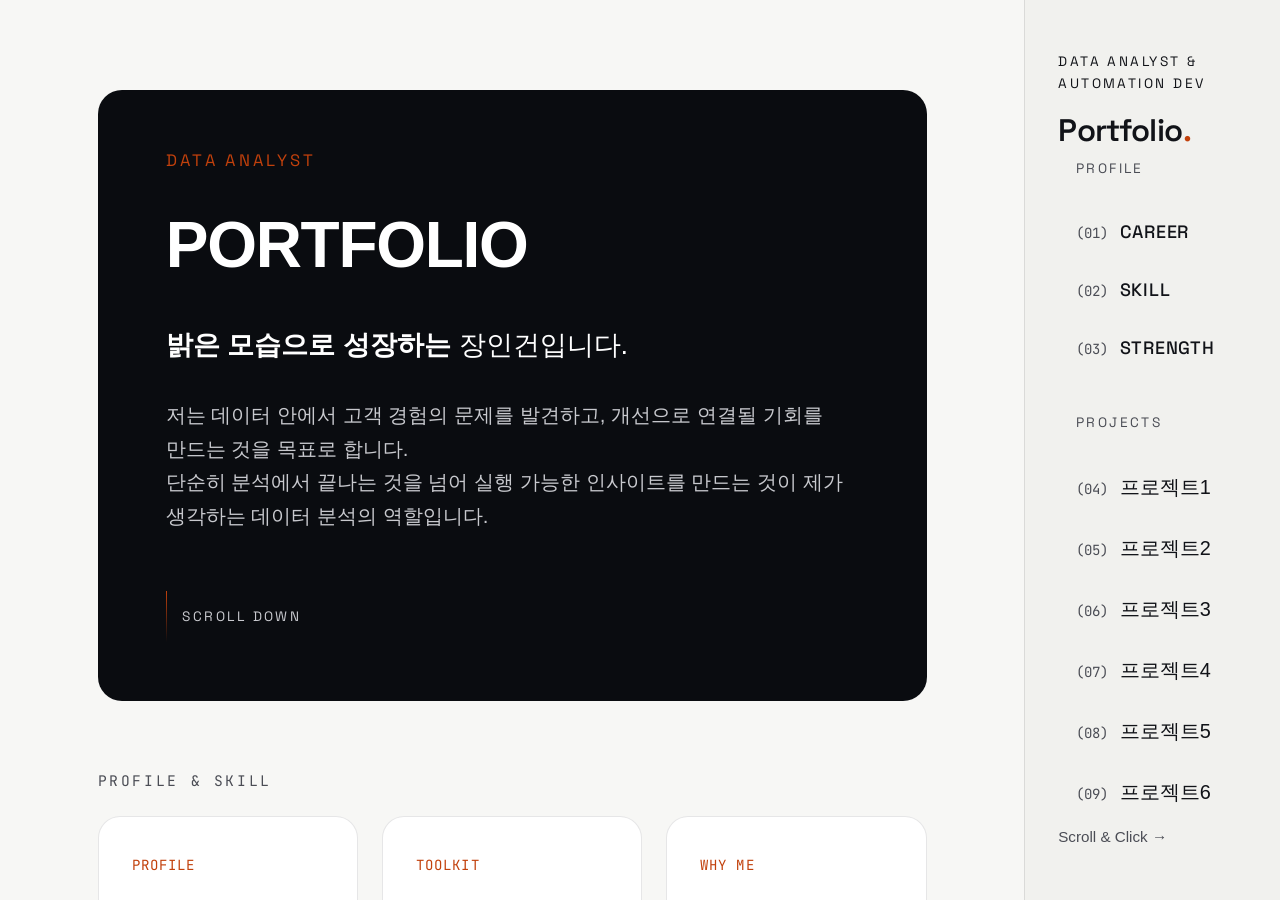
==== portfolio.html @ da7f0e74 "Rename 장인건_포트폴리오.html to portfolio.html" ====
<!DOCTYPE html>
<html lang="ko">
<head>
<meta charset="UTF-8">
<meta name="viewport" content="width=device-width, initial-scale=1.0">
<title>포트폴리오 | 데이터 분석가 & 업무 자동화 개발자</title>
<meta name="description" content="데이터 분석가 & 업무 자동화 개발자 포트폴리오 - Python, 생성형 AI API, 실무 자동화 파이프라인 소개">

<!-- Google Fonts -->
<link rel="preconnect" href="https://fonts.googleapis.com">
<link rel="preconnect" href="https://fonts.gstatic.com" crossorigin>
<link href="https://fonts.googleapis.com/css2?family=Space+Grotesk:wght@400;500;600;700&family=JetBrains+Mono:wght@400;500;600;700&display=swap" rel="stylesheet">
<!-- Pretendard (Korean editorial sans) -->
<link rel="stylesheet" as="style" crossorigin href="https://cdn.jsdelivr.net/gh/orioncactus/pretendard/dist/web/static/pretendard.css">

<style>
/* =========================================================
   Reset & base
========================================================= */
* {
  margin: 0;
  padding: 0;
  box-sizing: border-box;
}

:root {
  --bg: #f7f7f5;
  --bg-soft: #f1f1ee;
  --panel: #ececea;
  --card: #ffffff;
  --border: rgba(15, 17, 21, 0.1);
  --text: #111318;
  --text-dim: #4b4d55;
  --accent: #111318;
  --accent-soft: rgba(15, 17, 21, 0.06);
  --warn: #c2410c;
  --warn-soft: rgba(194, 65, 12, 0.08);
  --font-kr: "Pretendard Variable", Pretendard, -apple-system, sans-serif;
  --font-en: "Space Grotesk", sans-serif;
  --font-mono: "JetBrains Mono", "Space Grotesk", "Fira Code", monospace;

  /* dark editorial scope */
  --dark-bg: #0a0c10;
  --dark-panel: #15181f;
  --dark-border: rgba(255, 255, 255, 0.12);
  --dark-text: #f5f5f3;
  --dark-text-dim: rgba(245, 245, 243, 0.62);
  --ease-soft: cubic-bezier(0.16, 1, 0.3, 1);
}

html {
  font-size: 19.5px;
  scroll-behavior: auto;
}

body {
  background: var(--bg);
  color: var(--text);
  font-family: var(--font-kr);
  line-height: 1.6;
  overflow: hidden;
}

a {
  color: inherit;
  text-decoration: none;
}

ul {
  list-style: none;
}

img {
  max-width: 100%;
}

/* =========================================================
   App layout — left fixed sidebar (20%) / right scroll area (80%)
========================================================= */
.app {
  display: flex;
  flex-direction: row-reverse;
  width: 100vw;
  height: 100vh;
}

/* ---------- Sidebar (right rail) ---------- */
.sidebar {
  position: relative;
  flex: 0 0 20%;
  max-width: 20%;
  height: 100vh;
  background: var(--bg-soft);
  border-left: 1px solid var(--border);
  transition: opacity 0.5s ease, filter 0.5s ease;
}

.sidebar-inner {
  height: 100%;
  display: flex;
  flex-direction: column;
  justify-content: space-between;
  padding: 2.6rem 1.7rem;
}

.sidebar-eyebrow {
  font-family: var(--font-en);
  font-size: 0.7rem;
  letter-spacing: 0.18em;
  color: var(--accent);
  margin-bottom: 0.6rem;
}

.sidebar-logo {
  font-family: var(--font-en);
  font-size: 1.6rem;
  font-weight: 600;
  letter-spacing: -0.02em;
  cursor: pointer;
}

.sidebar-logo .dot {
  color: var(--warn);
}

.project-nav {
  position: relative;
  padding-left: 0.9rem;
}

.nav-caption {
  font-family: var(--font-en);
  font-size: 0.7rem;
  letter-spacing: 0.18em;
  color: var(--text-dim);
  margin-bottom: 1.2rem;
}

.nav-caption--projects {
  display: block;
  margin-top: 1.8rem;
}

.nav-item {
  position: relative;
}

.nav-item--meta .nav-title {
  font-family: var(--font-en);
  font-size: 0.92rem;
  letter-spacing: 0.04em;
}

.nav-link {
  display: flex;
  align-items: baseline;
  gap: 0.6rem;
  padding: 0.75rem 0;
  transform-origin: left center;
  will-change: transform, opacity, filter;
}

.nav-index {
  font-family: var(--font-mono);
  font-size: 0.72rem;
  color: var(--text-dim);
}

.nav-title {
  font-size: 1.02rem;
  font-weight: 500;
  color: var(--text);
  white-space: nowrap;
}

.nav-item.is-active .nav-title {
  color: var(--warn);
  font-weight: 700;
}

/* moving indicator bar */
.nav-indicator {
  position: absolute;
  left: -0.9rem;
  top: 0;
  width: 3px;
  height: 2.5rem;
  background: var(--warn);
  border-radius: 999px;
  opacity: 0;
  transition: transform 0.4s var(--ease-soft), height 0.4s var(--ease-soft), opacity 0.3s ease;
}

.sidebar-note {
  font-size: 0.78rem;
  color: var(--text-dim);
}

/* ---------- Main content stage (80%) ---------- */
.main-content {
  flex: 0 0 80%;
  max-width: 80%;
  height: 100vh;
  position: relative;
  overflow: hidden;
}

.stage-viewport {
  position: relative;
  width: 100%;
  height: 100%;
}

/* =========================================================
   Panels — slide-in stage transitions
========================================================= */
.panel {
  position: absolute;
  inset: 0;
  overflow-y: auto;
  overflow-x: hidden;
  padding: 4.6rem 5rem 7rem;
  scrollbar-width: thin;
  scrollbar-color: var(--border) transparent;
  opacity: 0;
  transform: translateX(40px);
  pointer-events: none;
  transition: opacity 0.6s var(--ease-soft), transform 0.6s var(--ease-soft);
}

.panel::-webkit-scrollbar {
  width: 6px;
}

.panel::-webkit-scrollbar-thumb {
  background: var(--border);
  border-radius: 4px;
}

.panel.is-active {
  opacity: 1;
  transform: translateX(0);
  pointer-events: auto;
  z-index: 2;
}

.panel.is-leaving {
  opacity: 0;
  transform: translateX(-24px);
  z-index: 1;
}

.panel-inner {
  max-width: 1080px;
  margin: 0 auto;
}

.section-tag {
  font-family: var(--font-mono);
  font-size: 0.75rem;
  font-weight: 600;
  letter-spacing: 0.08em;
  text-transform: uppercase;
  color: var(--warn);
  margin-bottom: 0.6rem;
}

.section-title {
  font-family: var(--font-en), var(--font-kr);
  font-size: 3.4rem;
  font-weight: 800;
  line-height: 1.05;
  letter-spacing: -0.03em;
  margin-bottom: 1.6rem;
}

/* ---------- Dark editorial scope: hero + skills ---------- */
#panel-home #hero,
#panel-skills {
  --bg: var(--dark-bg);
  --bg-soft: var(--dark-panel);
  --panel: var(--dark-panel);
  --card: var(--dark-panel);
  --border: var(--dark-border);
  --text: #ffffff;
  --text-dim: #c8c9ce;
  --accent: var(--dark-text);
  --accent-soft: rgba(245, 245, 243, 0.1);
  background: var(--bg);
  color: var(--text);
  padding: 3rem 3.5rem;
  border-radius: 24px;
  margin-bottom: 3.5rem;
}

/* ---------- Hero ---------- */
.hero {
  display: flex;
  flex-direction: column;
  justify-content: center;
}

.hero-flex {
  display: flex;
  align-items: center;
  justify-content: space-between;
  gap: 3.5rem;
}

.hero-content {
  flex: 1 1 auto;
  min-width: 0;
}

.hero-photo {
  flex: 0 0 auto;
  width: 15rem;
  aspect-ratio: 3 / 4;
  border-radius: 18px;
  overflow: hidden;
  background: var(--panel);
  border: 1px solid var(--border);
}

.hero-photo img {
  display: block;
  width: 100%;
  height: 100%;
  min-height: 200px;
  object-fit: cover;
}

.hero-eyebrow {
  font-family: var(--font-en);
  font-size: 0.85rem;
  letter-spacing: 0.2em;
  color: var(--warn);
  margin-bottom: 1.6rem;
}

.hero-title {
  display: flex;
  flex-direction: column;
  font-size: clamp(2.6rem, 5vw, 4.2rem);
  font-weight: 900;
  line-height: 1.22;
  letter-spacing: -0.02em;
  margin-bottom: 2rem;
}

.hero-tagline {
  font-size: 1.4rem;
  font-weight: 500;
  color: var(--text);
  margin-bottom: 1.6rem;
}

.hero-tagline strong {
  font-weight: 800;
}

.hero-desc {
  max-width: none;
  font-size: 1.05rem;
  color: var(--text-dim);
  margin-bottom: 3rem;
}

.hero-scroll-cue {
  display: flex;
  align-items: center;
  gap: 0.8rem;
}

.hero-scroll-cue span {
  width: 1px;
  height: 2.6rem;
  background: linear-gradient(var(--warn), transparent);
}

.hero-scroll-cue p {
  font-family: var(--font-en);
  font-size: 0.7rem;
  letter-spacing: 0.18em;
  color: var(--text-dim);
}

/* ---------- Home index grid ---------- */
.home-section-title {
  font-family: var(--font-mono);
  font-size: 0.75rem;
  letter-spacing: 0.18em;
  color: var(--text-dim);
  margin: 3.4rem 0 1.2rem;
  text-transform: uppercase;
}

.home-grid {
  display: grid;
  grid-template-columns: repeat(3, 1fr);
  gap: 1.2rem;
  margin-bottom: 1rem;
}

.home-card {
  display: block;
  padding: 1.9rem 1.7rem;
  background: var(--card);
  border-radius: 22px;
  border: 1px solid var(--border);
  transition: transform 0.35s var(--ease-soft), border-color 0.35s var(--ease-soft);
}

.home-card:hover {
  transform: translateY(-4px);
  border-color: var(--text);
}

.home-card-eyebrow {
  font-family: var(--font-mono);
  font-size: 0.72rem;
  letter-spacing: 0.08em;
  text-transform: uppercase;
  color: var(--warn);
  margin-bottom: 0.5rem;
  display: block;
}

.home-card-title {
  font-family: var(--font-en), var(--font-kr);
  font-size: 1.7rem;
  font-weight: 800;
  letter-spacing: -0.02em;
}

.home-project-grid {
  display: grid;
  grid-template-columns: repeat(2, 1fr);
  gap: 1.2rem;
}

.home-project-card {
  display: block;
  padding: 2rem 1.8rem;
  background: var(--card);
  border-radius: 22px;
  border: 1px solid var(--border);
  transition: transform 0.35s var(--ease-soft), border-color 0.35s var(--ease-soft);
}

.home-project-card:hover {
  transform: translateY(-4px);
  border-color: var(--text);
}

.home-project-num {
  font-family: var(--font-mono);
  font-size: 0.78rem;
  color: var(--warn);
  margin-bottom: 0.6rem;
  display: block;
}

.home-project-title {
  font-family: var(--font-en), var(--font-kr);
  font-size: 1.35rem;
  font-weight: 800;
  margin-bottom: 0.4rem;
}

.home-project-sub {
  font-size: 0.88rem;
  color: var(--text-dim);
  line-height: 1.55;
}

/* ---------- About / Career ---------- */
.about-text {
  max-width: none;
  font-size: 1.15rem;
  color: var(--text-dim);
  margin-bottom: 3rem;
}

.about-text strong {
  color: var(--text);
  font-weight: 700;
}

.about-cards {
  display: grid;
  grid-template-columns: repeat(2, 1fr);
  gap: 1.2rem;
}

.about-card,
.skill-chip,
.project-panel,
.competency-card {
  border: 1px solid var(--border);
  border-radius: 18px;
  background: var(--card);
  transition: border-color 0.2s ease, transform 0.25s ease;
}

.about-card:hover,
.competency-card:hover {
  border-color: var(--text);
  transform: translateY(-2px);
}

.about-card {
  padding: 1.6rem;
}

.about-card-num {
  font-family: var(--font-en);
  font-size: 0.75rem;
  color: var(--warn);
}

.about-card h4 {
  font-size: 1rem;
  margin: 0.7rem 0 0.4rem;
}

.about-card p {
  font-size: 0.9rem;
  color: var(--text-dim);
}

/* compact resume-style grouping */
.resume-block {
  margin-top: 2.4rem;
  padding-top: 1.8rem;
  border-top: 1px solid var(--border);
}

.resume-subgroup {
  font-family: var(--font-mono);
  font-size: 0.78rem;
  letter-spacing: 0.08em;
  color: var(--text-dim);
  margin: 1.2rem 0 0.6rem;
}

.resume-subgroup:first-child {
  margin-top: 0;
}

.timeline-list {
  display: flex;
  flex-direction: column;
  gap: 0.65rem;
}

.timeline-row {
  display: flex;
  align-items: baseline;
  gap: 0.75rem;
  font-size: 0.98rem;
}

.timeline-row .t-label {
  color: var(--text);
  flex: 0 1 auto;
}

.timeline-row .t-fill {
  flex: 1 1 auto;
  min-width: 1rem;
  border-bottom: 1px dotted var(--border);
  margin-bottom: 0.35em;
}

.timeline-row .t-date {
  flex: 0 0 auto;
  color: var(--text-dim);
  font-size: 0.82rem;
  font-family: var(--font-en);
  white-space: nowrap;
}

/* ---------- Skill ---------- */
.skills-desc {
  color: var(--text-dim);
  margin-bottom: 2.4rem;
  max-width: 34rem;
}

.competency-grid {
  display: grid;
  grid-template-columns: repeat(2, 1fr);
  gap: 1.2rem;
}

.competency-grid--3col {
  grid-template-columns: repeat(3, 1fr);
}

.competency-card {
  padding: 1.6rem;
}

.competency-card h4 {
  font-size: 1.05rem;
  margin: 0.7rem 0 0.5rem;
}

.competency-card p {
  font-size: 0.92rem;
  color: var(--text-dim);
  line-height: 1.6;
}

.skill-subheading {
  font-size: 0.9rem;
  font-weight: 700;
  color: var(--text);
  margin: 2.4rem 0 1.2rem;
  font-family: var(--font-mono);
  text-transform: uppercase;
}

.strength-grid {
  display: grid;
  grid-template-columns: repeat(3, 1fr);
  gap: 2rem;
  margin-top: 1rem;
}

.strength-card {
  display: flex;
  flex-direction: column;
}

.strength-photo {
  position: relative;
  aspect-ratio: 4 / 3;
  border-radius: 18px;
  overflow: hidden;
  background: var(--panel);
  border: 1px solid var(--border);
  margin-bottom: 1.8rem;
}

.strength-photo img {
  display: block;
  width: 100%;
  height: 100%;
  min-height: 160px;
  object-fit: cover;
}

.strength-tag {
  position: absolute;
  left: 50%;
  bottom: -1rem;
  transform: translateX(-50%);
  background: transparent;
  border: none;
  padding: 0.2rem 0;
  font-size: 0.85rem;
  font-weight: 700;
  font-family: var(--font-mono);
  color: var(--text);
  white-space: nowrap;
}

.strength-desc {
  font-size: 0.95rem;
  color: var(--text);
  line-height: 1.65;
}

/* ---------- Project sections Header ---------- */
.project-header-wrap {
  display: flex;
  flex-direction: column;
  align-items: flex-start;
  gap: 0.2rem;
  margin-bottom: 1.8rem;
}

.project-header-wrap .section-tag {
  margin-bottom: 0.15rem;
}

.index-row {
  display: flex;
  align-items: baseline;
  gap: 2rem;
  border-top: 1px solid var(--border);
  border-bottom: 1px solid var(--border);
  padding: 2rem 0;
  margin-bottom: 0;
  cursor: default;
}

.index-num {
  flex: 0 0 auto;
  font-family: var(--font-mono);
  font-size: 0.85rem;
  font-weight: 600;
  color: var(--text-dim);
}

.index-title {
  font-size: clamp(2.8rem, 5.5vw, 4.8rem);
  font-weight: 800;
  letter-spacing: -0.03em;
  line-height: 1;
  margin-bottom: 0;
}

.project-left .index-title {
  font-size: clamp(2rem, 2.6vw, 2.8rem);
}

.project-subtitle {
  font-size: 1.4rem;
  font-weight: 600;
  letter-spacing: -0.01em;
  color: var(--text);
  margin-top: 0.3rem;
  line-height: 1.45;
}

.project-desc {
  font-size: 1.05rem;
  color: var(--text);
  margin-bottom: 1.6rem;
}

.project-tags {
  display: flex;
  flex-wrap: wrap;
  gap: 0.6rem;
  margin-bottom: 2rem;
}

.project-tags li {
  font-size: 0.75rem;
  font-weight: 600;
  letter-spacing: 0.08em;
  text-transform: uppercase;
  padding: 0.4rem 0.9rem;
  border: 1px solid var(--border);
  border-radius: 999px;
  color: var(--text-dim);
  font-family: var(--font-mono);
  background: var(--card);
}

.project-panel {
  max-width: 38rem;
  padding: 1.4rem 1.6rem;
}

.panel-row {
  display: flex;
  justify-content: space-between;
  gap: 1rem;
  padding: 0.7rem 0;
  font-size: 0.92rem;
}

.panel-row + .panel-row {
  border-top: 1px solid var(--border);
}

.panel-row span:first-child {
  flex: 0 0 auto;
  white-space: nowrap;
  color: var(--text-dim);
  font-family: var(--font-mono);
  font-size: 0.75rem;
  font-weight: 600;
  letter-spacing: 0.08em;
  text-transform: uppercase;
}

.project-cta {
  display: inline-flex;
  align-items: center;
  gap: 0.4rem;
  margin-bottom: 2rem;
  padding: 0.7rem 1.3rem;
  border-radius: 999px;
  background: var(--text);
  color: var(--bg);
  font-size: 0.88rem;
  font-weight: 600;
  transition: opacity 0.25s ease;
}

.project-cta:hover {
  opacity: 0.85;
}

/* ---------- Project case study ---------- */
.case-block {
  margin-top: 4.5rem;
  padding-top: 3.5rem;
  border-top: 1px solid var(--border);
  max-width: none;
}

.case-block--wide {
  max-width: none;
}

.case-label {
  font-size: 1.5rem;
  font-weight: 700;
  color: var(--text);
  margin-bottom: 1.1rem;
}

.case-text {
  color: var(--text);
  font-size: 1.08rem;
  margin-bottom: 1.1rem;
}

.case-text,
.project-desc,
.hero-desc,
.feature-item > p,
.problem-card p,
.insight-quote p,
.strength-desc {
  max-width: 48rem;            /* 글 줄이 너무 넓게 퍼지지 않도록 폭 제한 (약 930px) */
  word-break: keep-all;        /* 한국어 단어 중간이 잘리지 않고 어절(단어) 단위로 줄바꿈 */
  overflow-wrap: break-word;   /* 아주 긴 영문이나 기호가 화면 밖으로 삐져나가는 것 방지 */
  line-height: 1.65;           /* 줄 간격을 여유롭게 잡아 읽는 호흡 개선 */
}

.case-text:last-child {
  margin-bottom: 0;
}

.case-list {
  display: flex;
  flex-direction: column;
  gap: 0.7rem;
}

.case-list li {
  position: relative;
  padding-left: 1.2rem;
  color: var(--text);
  font-size: 1.05rem;
  line-height: 1.6;
}

.case-list li::before {
  content: "";
  position: absolute;
  left: 0;
  top: 0.6em;
  width: 5px;
  height: 5px;
  border-radius: 50%;
  background: var(--warn);
}

.highlight-list {
  display: flex;
  flex-direction: column;
  gap: 1rem;
}

.highlight-list li {
  list-style: none;
  padding: 1rem 1.2rem;
  border: 1px solid var(--border);
  border-radius: 14px;
  background: var(--card);
  font-size: 0.98rem;
  color: var(--text);
  font-weight: 500;
  line-height: 1.5;
}

.flow-diagram {
  display: flex;
  align-items: stretch;
  flex-wrap: wrap;
  gap: 0.7rem;
  margin-top: 1.5rem;
}

.flow-step {
  flex: 1 1 160px;
  display: flex;
  flex-direction: column;
  gap: 0.35rem;
  padding: 1.1rem 1.2rem;
  background: var(--card);
  border: 1px solid var(--border);
  border-radius: 14px;
}

.flow-step--accent {
  border-color: var(--warn);
}

.flow-step-title {
  font-size: 0.95rem;
  font-weight: 700;
}

.flow-step-desc {
  font-size: 0.82rem;
  color: var(--text-dim);
  line-height: 1.5;
}

.flow-arrow {
  display: flex;
  align-items: center;
  justify-content: center;
  flex: 0 0 auto;
  color: var(--text-dim);
  font-size: 1.2rem;
}

.feature-item {
  margin-bottom: 3rem;
}

.feature-item:last-child {
  margin-bottom: 0;
}

.feature-item h5 {
  font-size: 1.15rem;
  font-weight: 700;
  margin-bottom: 0.5rem;
}

.feature-item > p {
  max-width: none;
  color: var(--text);
  font-size: 1.05rem;
  margin-bottom: 1.2rem;
}

.case-figure {
  max-width: var(--fig-width, none);
  border: 1px solid var(--border);
  border-radius: 18px;
  overflow: hidden;
  background: var(--card);
}

.case-figure img {
  display: block;
  width: 100%;
  height: auto;
  min-height: 200px;
  background: var(--border);
  object-fit: cover;
}

.case-figure figcaption {
  padding: 0.7rem 1rem;
  font-size: 0.82rem;
  color: var(--text-dim);
  border-top: 1px solid var(--border);
}

.figure-pair {
  display: flex;
  align-items: flex-end;
  flex-wrap: wrap;
  gap: 1rem;
}

/* =========================================================
   Forest plot & Dumbbell chart
========================================================= */
.chart-forest {
  max-width: 88%;
  margin-left: auto;
  margin-right: auto;
  padding: 1.2rem 1.4rem 1rem;
  background: var(--card);
  border: 1px solid var(--border);
  border-radius: 18px;
  margin-bottom: 1rem;
}

.chart-forest-svg {
  display: block;
  width: 100%;
  height: auto;
  overflow: visible;
}

.chart-forest-svg text {
  font-family: var(--font-en), var(--font-kr);
  fill: var(--text-dim);
  font-size: 12px;
}

.chart-forest-age {
  font-family: var(--font-kr);
  font-weight: 700;
  fill: var(--text);
  font-size: 13px;
}

.chart-forest-sex {
  font-family: var(--font-kr);
  fill: var(--text-dim);
  font-size: 12px;
}

.chart-forest-val {
  font-family: var(--font-mono);
  font-variant-numeric: tabular-nums;
  fill: var(--text);
  font-weight: 600;
}

.chart-forest-sig {
  font-family: var(--font-mono);
  fill: var(--text-dim);
  font-size: 11px;
}

.chart-forest-tick {
  font-family: var(--font-mono);
  font-variant-numeric: tabular-nums;
  fill: var(--text-dim);
  font-size: 11px;
  text-anchor: middle;
}

.chart-forest-row circle {
  transition: r 0.15s ease;
}

.chart-forest-row:hover .chart-forest-hit,
.chart-forest-row:focus .chart-forest-hit {
  fill: rgba(15, 17, 21, 0.045);
}

.chart-forest-row:hover circle,
.chart-forest-row:focus circle {
  r: 6.5;
}

.chart-forest-row:focus {
  outline: none;
}

.chart-forest-row:focus-visible .chart-forest-hit {
  fill: var(--accent-soft);
}

.chart-forest-hint {
  margin-top: 0.7rem;
  font-size: 0.78rem;
  color: var(--text-dim);
  font-style: italic;
}

.forest-tooltip {
  position: fixed;
  top: 0;
  left: 0;
  z-index: 200;
  width: 17rem;
  max-width: calc(100vw - 2.4rem);
  padding: 0.85rem 1rem;
  border-radius: 14px;
  background: var(--card);
  border: 1px solid var(--border);
  border-left: 4px solid var(--text-dim);
  box-shadow: 0 16px 32px rgba(0, 0, 0, 0.12);
  opacity: 0;
  visibility: hidden;
  pointer-events: none;
  transform: translateY(4px);
  transition: opacity 0.12s ease, transform 0.12s ease;
}

.forest-tooltip.is-visible {
  opacity: 1;
  visibility: visible;
  transform: translateY(0);
}

.forest-tooltip[data-tier="A"] {
  border-left-color: var(--text);
}

.forest-tooltip[data-tier="C"] {
  border-left-color: var(--warn);
}

.ft-head {
  display: flex;
  align-items: center;
  gap: 0.5rem;
  margin-bottom: 0.35rem;
}

.ft-tier {
  flex: 0 0 auto;
  font-size: 0.68rem;
  font-weight: 700;
  padding: 0.16rem 0.55rem;
  border-radius: 999px;
  color: #fff;
  background: var(--text-dim);
}

.forest-tooltip[data-tier="A"] .ft-tier {
  background: var(--text);
}

.forest-tooltip[data-tier="C"] .ft-tier {
  background: var(--warn);
}

.ft-name {
  font-weight: 700;
  font-size: 0.92rem;
}

.ft-stat {
  font-family: var(--font-mono);
  font-size: 0.75rem;
  color: var(--text-dim);
  font-variant-numeric: tabular-nums;
  margin-bottom: 0.35rem;
}

.ft-text {
  font-size: 0.86rem;
  color: var(--text);
  line-height: 1.55;
}

.chart-forest-legend {
  display: flex;
  flex-wrap: wrap;
  gap: 1.2rem;
  margin-top: 1rem;
  padding-top: 1rem;
  border-top: 1px solid var(--border);
  font-size: 0.85rem;
  color: var(--text-dim);
}

.legend-item {
  display: inline-flex;
  align-items: center;
  gap: 0.45rem;
}

.legend-dot {
  display: inline-block;
  width: 9px;
  height: 9px;
  border-radius: 50%;
  background: var(--text);
}

.legend-dot--warn {
  background: var(--warn);
}

.chart-table-toggle {
  margin-top: 0.8rem;
}

.chart-table-toggle summary {
  cursor: pointer;
  font-size: 0.9rem;
  font-weight: 600;
  color: var(--warn);
  padding: 0.4rem 0;
}

.table-scroll {
  overflow-x: auto;
  margin-top: 0.6rem;
  border: 1px solid var(--border);
  border-radius: 12px;
}

.data-table {
  width: 100%;
  border-collapse: collapse;
  font-size: 0.85rem;
  font-family: var(--font-mono);
  font-variant-numeric: tabular-nums;
}

.data-table th,
.data-table td {
  padding: 0.55rem 0.9rem;
  text-align: left;
  white-space: nowrap;
  border-bottom: 1px solid var(--border);
}

.data-table th {
  background: var(--bg-soft);
  font-weight: 700;
  color: var(--text-dim);
  font-size: 0.72rem;
  letter-spacing: 0.08em;
  text-transform: uppercase;
}

.data-table tr:last-child td {
  border-bottom: none;
}

.problem-card {
  padding: 1.4rem 1.6rem;
  margin-bottom: 1rem;
  border: 1px solid var(--border);
  border-radius: 16px;
  background: var(--card);
  transition: border-color 0.2s ease;
}

.problem-card:hover {
  border-color: var(--text);
}

.problem-card:last-child {
  margin-bottom: 0;
}

.problem-card h5 {
  font-size: 1rem;
  font-weight: 700;
  margin-bottom: 0.5rem;
}

.problem-card p {
  max-width: none;
  color: var(--text);
  font-size: 1rem;
}

.insight-quote {
  border-left: 3px solid var(--warn);
  padding: 1.2rem 1.6rem;
  background: var(--panel);
  border-radius: 16px;
  margin-top: 1rem;
}

.insight-quote .quote-label {
  font-family: var(--font-mono);
  font-size: 0.75rem;
  letter-spacing: 0.1em;
  color: var(--text-dim);
  margin-bottom: 0.6rem;
  text-transform: uppercase;
}

.insight-quote .quote-line {
  font-size: 1.15rem;
  font-weight: 700;
  margin-bottom: 0.8rem;
}

.insight-quote p {
  font-size: 0.95rem;
  color: var(--text-dim);
  line-height: 1.6;
}

/* ---------- Footer ---------- */
.footer {
  padding: 3rem 5rem;
  text-align: center;
  color: var(--text-dim);
  font-size: 0.8rem;
}

/* =========================================================
   Reveal (scroll fade-in / slide-up)
========================================================= */
.reveal {
  opacity: 0;
  transform: translateY(48px);
}

.reveal.is-in {
  opacity: 1;
  transform: translateY(0);
  transition: opacity 0.6s var(--ease-soft), transform 0.6s var(--ease-soft);
}

/* =========================================================
   Responsive
========================================================= */
@media (max-width: 900px) {
  body {
    overflow: auto;
  }

  .app {
    flex-direction: column;
    height: auto;
  }

  .sidebar,
  .main-content {
    flex: 1 1 100%;
    max-width: 100%;
    height: auto;
  }

  .sidebar {
    position: sticky;
    top: 0;
    z-index: 10;
    border-left: none;
    border-bottom: 1px solid var(--border);
  }

  .section {
    padding: 4rem 1.6rem;
  }

  .section-title {
    font-size: 2.5rem;
  }

  .about-cards,
  .skill-grid,
  .figure-pair,
  .strength-grid,
  .competency-grid,
  .home-grid,
  .home-project-grid {
    grid-template-columns: 1fr;
  }

  .hero-flex {
    flex-direction: column-reverse;
    align-items: flex-start;
    gap: 2rem;
  }

  .hero-photo {
    width: 10rem;
  }
}
</style>
</head>
<body>

<div class="app">

  <!-- ============ RIGHT : FIXED RAIL NAV (20%) ============ -->
  <aside class="sidebar" id="sidebar">
    <div class="sidebar-inner">

      <div class="sidebar-top">
        <p class="sidebar-eyebrow">DATA ANALYST &amp; AUTOMATION DEV</p>
        <h2 class="sidebar-logo" id="sidenavTop" role="button" tabindex="0" aria-label="홈으로 이동">Portfolio<span class="dot">.</span></h2>
      </div>

      <nav class="project-nav" aria-label="포트폴리오 목차">
        <p class="nav-caption">PROFILE</p>
        <ul id="navList">
          <li class="nav-item nav-item--meta" data-target="#career">
            <a href="#career" class="nav-link">
              <span class="nav-index">(01)</span>
              <span class="nav-title">CAREER</span>
            </a>
          </li>
          <li class="nav-item nav-item--meta" data-target="#skills">
            <a href="#skills" class="nav-link">
              <span class="nav-index">(02)</span>
              <span class="nav-title">SKILL</span>
            </a>
          </li>
          <li class="nav-item nav-item--meta" data-target="#strength">
            <a href="#strength" class="nav-link">
              <span class="nav-index">(03)</span>
              <span class="nav-title">STRENGTH</span>
            </a>
          </li>

          <li class="nav-caption-row">
            <span class="nav-caption nav-caption--projects">PROJECTS</span>
          </li>

          <li class="nav-item" data-target="#project1">
            <a href="#project1" class="nav-link">
              <span class="nav-index">(04)</span>
              <span class="nav-title">프로젝트1</span>
            </a>
          </li>
          <li class="nav-item" data-target="#project2">
            <a href="#project2" class="nav-link">
              <span class="nav-index">(05)</span>
              <span class="nav-title">프로젝트2</span>
            </a>
          </li>
          <li class="nav-item" data-target="#project4">
            <a href="#project4" class="nav-link">
              <span class="nav-index">(06)</span>
              <span class="nav-title">프로젝트3</span>
            </a>
          </li>
          <li class="nav-item" data-target="#project5">
            <a href="#project5" class="nav-link">
              <span class="nav-index">(07)</span>
              <span class="nav-title">프로젝트4</span>
            </a>
          </li>
          <li class="nav-item" data-target="#project6">
            <a href="#project6" class="nav-link">
              <span class="nav-index">(08)</span>
              <span class="nav-title">프로젝트5</span>
            </a>
          </li>
          <li class="nav-item" data-target="#project7">
            <a href="#project7" class="nav-link">
              <span class="nav-index">(09)</span>
              <span class="nav-title">프로젝트6</span>
            </a>
          </li>
        </ul>
        <span class="nav-indicator" id="navIndicator" aria-hidden="true"></span>
      </nav>

      <div class="sidebar-bottom">
        <p class="sidebar-note">Scroll &amp; Click &rarr;</p>
      </div>

    </div>
  </aside>

  <!-- ============ LEFT : STAGE (80%) — one panel visible at a time ============ -->
  <main class="main-content" id="stage">
    <div class="stage-viewport" id="stageViewport">

      <!-- ============ HOME ============ -->
      <section class="panel is-active" id="panel-home">
        <div class="panel-inner">

          <section class="hero" id="hero">
            <div class="hero-flex">
              <div class="hero-content">
                <p class="hero-eyebrow reveal">DATA ANALYST</p>
                <h1 class="hero-title">
                  <span class="reveal">PORTFOLIO</span>
                </h1>
                <p class="hero-tagline reveal">
                  <strong>밝은 모습으로 성장하는</strong> 장인건입니다.
                </p>
                <p class="hero-desc reveal">
                  저는 데이터 안에서 고객 경험의 문제를 발견하고,
                  개선으로 연결될 기회를 만드는 것을 목표로 합니다.<br>
                  단순히 분석에서 끝나는 것을 넘어
                  실행 가능한 인사이트를 만드는 것이 제가 생각하는 데이터 분석의 역할입니다.

                </p>
              </div>
            </div>
            <div class="hero-scroll-cue reveal">
              <span></span>
              <p>SCROLL DOWN</p>
            </div>
          </section>

          <p class="home-section-title reveal">PROFILE &amp; SKILL</p>
          <div class="home-grid">
            <a class="home-card reveal" href="#career" data-target="#career">
              <span class="home-card-eyebrow">PROFILE</span>
              <h3 class="home-card-title">CAREER</h3>
            </a>
            <a class="home-card reveal" href="#skills" data-target="#skills">
              <span class="home-card-eyebrow">TOOLKIT</span>
              <h3 class="home-card-title">SKILL</h3>
            </a>
            <a class="home-card reveal" href="#strength" data-target="#strength">
              <span class="home-card-eyebrow">WHY ME</span>
              <h3 class="home-card-title">STRENGTH</h3>
            </a>
          </div>

          <!-- 섹션 1: 인턴 실무 및 업무 자동화 프로젝트 -->
          <p class="home-section-title reveal">PROJECTS — 실무 및 업무 자동화 (INTERNSHIP &amp; AUTOMATION)</p>
          <div class="home-project-grid">
            <a class="home-project-card reveal" href="#project1" data-target="#project1">
              <span class="home-project-num">01 / AUTOMATION</span>
              <h3 class="home-project-title">프로젝트1</h3>
              <p class="home-project-sub">AI 데이터센터(AIDC) 일일동향 수집·분석 24시간 무인 자동화 시스템</p>
            </a>
            <a class="home-project-card reveal" href="#project2" data-target="#project2">
              <span class="home-project-num">02 / SIMULATOR</span>
              <h3 class="home-project-title">프로젝트2</h3>
              <p class="home-project-sub">AIDC Revenue Simulator — GPU 랙 임대 사업성 실시간 시뮬레이터 개발</p>
            </a>
          </div>

          <!-- 섹션 2: 학술 및 데이터 분석 & 통계 모델링 통합 -->
          <p class="home-section-title reveal" style="margin-top: 2.2rem;">PROJECTS — 학술 및 데이터 분석 (DATA ANALYSIS &amp; RESEARCH)</p>
          <div class="home-project-grid">
            <a class="home-project-card reveal" href="#project4" data-target="#project4">
              <span class="home-project-num">03 / EMPIRICAL RESEARCH</span>
              <h3 class="home-project-title">프로젝트3</h3>
              <p class="home-project-sub">국민체력100 정책효과 실증 연구 — DiD 인과추론 모형 적용 논문 (2저자)</p>
            </a>
            <a class="home-project-card reveal" href="#project5" data-target="#project5">
              <span class="home-project-num">04 / PUBLIC DATA &amp; POLICY</span>
              <h3 class="home-project-title">프로젝트4</h3>
              <p class="home-project-sub">인천광역시 교통 정체 완화 빅데이터 실증 및 3대 리빙랩 정책 제안</p>
            </a>
            <a class="home-project-card reveal" href="#project6" data-target="#project6">
              <span class="home-project-num">05 / REGRESSION ANALYSIS</span>
              <h3 class="home-project-title">프로젝트5</h3>
              <p class="home-project-sub">대학생 생활습관이 시험성적에 미치는 영향 분석 — 회귀분석 2인 팀 프로젝트 (기여도 60%)</p>
            </a>
            <a class="home-project-card reveal" href="#project7" data-target="#project7">
              <span class="home-project-num">06 / CRM &amp; RFM ANALYSIS</span>
              <h3 class="home-project-title">프로젝트6</h3>
              <p class="home-project-sub">Starbucks 고객 프로모션 분석 — RFM 세분화 기반 쿠폰 전략 및 A/B 테스트 설계</p>
            </a>
          </div>

          <footer class="footer reveal">
            <p>&copy; 2026 Data Analyst &amp; Workplace Automation Developer Portfolio</p>
          </footer>
        </div>
      </section>

      <!-- ============ CAREER ============ -->
      <section class="panel" id="panel-career">
        <div class="panel-inner">
          <p class="section-tag reveal">PROFILE</p>
          <div class="index-row reveal">
            <h3 class="section-title index-title">CAREER</h3>
          </div>

          <div class="resume-block reveal">
            <p class="case-label">EDUCATION</p>
            <ul class="timeline-list">
              <li class="timeline-row"><span class="t-label">인하대학교 데이터사이언스학과</span><span class="t-fill"></span><span class="t-date">2021 – 재학중</span></li>
              <li class="timeline-row"><span class="t-label">선인고등학교 (인천)</span><span class="t-fill"></span><span class="t-date">2018 – 2021</span></li>
            </ul>
          </div>

          <div class="resume-block reveal">
            <p class="case-label">CERTIFICATE</p>
            <ul class="timeline-list">
              <li class="timeline-row"><span class="t-label">Toeic Speaking (IM3)</span><span class="t-fill"></span><span class="t-date">2026.03</span></li>
              <li class="timeline-row"><span class="t-label">데이터 분석 준전문가(ADsP)</span><span class="t-fill"></span><span class="t-date">2025.09</span></li>
              <li class="timeline-row"><span class="t-label">SQL 개발자(SQLD)</span><span class="t-fill"></span><span class="t-date">2024.09</span></li>
              <li class="timeline-row"><span class="t-label">자동차운전면허증 1종보통</span><span class="t-fill"></span><span class="t-date">2021.04</span></li>
            </ul>
          </div>

          <div class="resume-block reveal">
            <p class="case-label">EXPERIENCE</p>
            <ul class="timeline-list">
              <li class="timeline-row"><span class="t-label">㈜선진엔지니어링종합건축사사무소 AI데이터마이닝 현장실습 (인턴)</span><span class="t-fill"></span><span class="t-date">2025.06 – 2025.08</span></li>
              <li class="timeline-row"><span class="t-label">공공데이터분석 학부연구생</span><span class="t-fill"></span><span class="t-date">2024.12 – 2025.02</span></li>
              <li class="timeline-row"><span class="t-label">타이니닷(Tinydot) 카페 아르바이트</span><span class="t-fill"></span><span class="t-date">2024.05 – 2026.05</span></li>
              <li class="timeline-row"><span class="t-label">인하대학교 스트릿댄스 동아리 팀장</span><span class="t-fill"></span><span class="t-date">2021.03 – 현재</span></li>
              <li class="timeline-row"><span class="t-label">인천광역시 시민참여형 리빙랩 학생연구원</span><span class="t-fill"></span><span class="t-date">2025.10 – 2025.12</span></li>
            </ul>
          </div>

          <div class="resume-block reveal">
            <p class="case-label">PROJECT</p>
            <p class="resume-subgroup">인턴 실무 및 업무 자동화 프로젝트 (Workplace Automation)</p>
            <ul class="timeline-list">
              <li class="timeline-row"><span class="t-label">AI 데이터센터(AIDC) 일일동향 수집 및 분석 24시간 무인 자동화 파이프라인 구축</span><span class="t-fill"></span><span class="t-date">2025.07 – 2025.08</span></li>
              <li class="timeline-row"><span class="t-label">AIDC Revenue Simulator — GPU 랙 임대 사업성 실시간 시뮬레이터 개발</span><span class="t-fill"></span><span class="t-date">2025.07 – 2025.08</span></li>
            </ul>
            <p class="resume-subgroup">학술 및 데이터 분석 프로젝트 (Data Analysis)</p>
            <ul class="timeline-list">
              <li class="timeline-row"><span class="t-label">국민체력100 정책 효과 분석 논문 작성</span><span class="t-fill"></span><span class="t-date">2025.08 – 2026.04</span></li>
              <li class="timeline-row"><span class="t-label">인천광역시 교통 정체 완화를 위한 빅데이터 분석 및 리빙랩 정책 제안</span><span class="t-fill"></span><span class="t-date">2025.10 – 2025.12</span></li>
              <li class="timeline-row"><span class="t-label">대학생 생활습관이 시험성적에 미치는 영향 분석(회귀분석)</span><span class="t-fill"></span><span class="t-date">2025.03 – 2025.05</span></li>
              <li class="timeline-row"><span class="t-label">Starbucks 고객 프로모션 분석</span><span class="t-fill"></span><span class="t-date">2025.03 – 2025.04</span></li>
            </ul>
          </div>
        </div>
      </section>

      <!-- ============ SKILL ============ -->
      <section class="panel" id="panel-skills">
        <div class="panel-inner">
          <p class="section-tag reveal">TOOLKIT</p>
          <div class="index-row reveal">
            <h3 class="section-title index-title">SKILL</h3>
          </div>
          <p class="skills-desc reveal">
            반복 업무 소거(Automation)와 데이터 실증(Data Analysis)에 직결되는 4대 핵심 역량입니다.
          </p>

          <div class="competency-grid">
            <div class="competency-card reveal">
              <span class="about-card-num">01</span>
              <h4>업무 자동화 및 생성형 AI 연동</h4>
              <p>
                Python 웹 크롤링, Cloudflare Workers, GitHub Actions, 생성형 AI API(Claude/OpenAI)를 연계해
                반복적인 수기 수집·검증 작업을 24시간 무인 자동화 파이프라인으로 구현합니다.
              </p>
            </div>
            <div class="competency-card reveal">
              <span class="about-card-num">02</span>
              <h4>스프레드시트 산식 모델링 &amp; 데이터 가공</h4>
              <p>
                Excel, SQL, Python을 바탕으로 파편화된 실무 데이터와 비정형
                서류를 정제하고, 복잡한 재무·사업성 산식을 즉각 작동하는 시뮬레이터 로직으로 구현합니다.
              </p>
            </div>
            <div class="competency-card reveal">
              <span class="about-card-num">03</span>
              <h4>데이터 분석 및 인과추론 모델링</h4>
              <p>
                Python, R, SQL을 활용해 대용량 데이터의 탐색적 분석(EDA), 통계적 가설 검정, 이중차분법(DiD) 등
                인과추론 모형을 설계하여 사업 및 정책 효과를 실증합니다.
              </p>
            </div>
            <div class="competency-card reveal">
              <span class="about-card-num">04</span>
              <h4>비즈니스 시각화 및 논리적 문제해결</h4>
              <p>
                Tableau, Streamlit 및 SVG 기반 인터랙티브 대시보드로 복잡한 수치 변화를 직관적으로 번역하여,
                의사결정권자와 비전공자 실무자가 신속하게 합의할 수 있는 지표를 제공합니다.
              </p>
            </div>
          </div>

          <p class="skill-subheading reveal">소프트웨어 활용 능력</p>
          <ul class="project-tags reveal">
            <li>Python</li>
            <li>SQL</li>
            <li>R</li>
            <li>Excel Advanced</li>
            <li>Excel VBA / Macro</li>
            <li>Tableau</li>
            <li>Cloudflare Workers</li>
            <li>GitHub Actions</li>
            <li>HTML/CSS/JS</li>
          </ul>
        </div>
      </section>

      <!-- ============ STRENGTH ============ -->
      <section class="panel" id="panel-strength">
        <div class="panel-inner">
          <p class="section-tag reveal">WHY ME</p>
          <div class="index-row reveal">
            <h3 class="section-title index-title">STRENGTH</h3>
          </div>

          <div class="strength-grid">
            <div class="strength-card reveal">
              <figure class="strength-photo">
                <img src="images/strength-01.jpg" alt="스트릿 댄스 동아리 공연 사진" loading="lazy">
              </figure>
              <p class="strength-desc">
                스트릿 댄스 동아리 4년, <br>무대에서 배운 건 하나입니다.<br>
                두려운 순간에도 앞으로 나간다는 것, 남들이 뒷걸음칠 때 저는 나아가겠습니다.
              </p>
            </div>
            <div class="strength-card reveal">
              <figure class="strength-photo">
                <img src="images/strength-02.jpg" alt="데이터 분석 프로젝트 발표 사진" loading="lazy">
              </figure>
              <p class="strength-desc">
                데이터 분석 프로젝트에서 발표할 때마다 비전공자 팀원들이 "이제 이해됐다"라고 말할 때까지
                설명 방식을 바꿔가며 소통했습니다.<br>
                복잡한 내용을 누구나 이해할 수 있는 언어로 전달하는 것, 그것이 저의 강점입니다.
              </p>
            </div>
            <div class="strength-card reveal">
              <figure class="strength-photo">
                <img 
                  src="images/strength-03.jpg" 
                  alt="카페 아르바이트 사진" 
                  loading="lazy"
                  style="object-position: 50% 5%;"
                >
              </figure>
              <p class="strength-desc">
                2년간 같은 카페에서 아르바이트를 하며 수많은 손님들과 대화를 나누었습니다.<br>
                누구와도 편하게, 자연스럽게 소통하는 것이 저의 가장 큰 강점이 됐습니다.
              </p>
            </div>
          </div>

          <div class="case-block reveal">
            <p class="case-label">WHY ME — 데이터 분석 &amp; 업무 자동화 핵심 경쟁력</p>
            <div class="competency-grid competency-grid--3col">
              <div class="competency-card reveal">
                <span class="about-card-num">01</span>
                <h4>반복 업무 소거 &amp; 24시간 자동화 파이프라인</h4>
                <p>
                  인턴 실무 환경에서 매시간 기사 모니터링을 100% 무인화(프로젝트1)하여 팀 내 수기 업무 시간을 90% 이상 단축한 실천력이 있습니다.
                </p>
              </div>
              <div class="competency-card reveal">
                <span class="about-card-num">02</span>
                <h4>산식 구조화 &amp; 실시간 시뮬레이션</h4>
                <p>
                  엑셀 시트 복사의 비효율을 없애고 변수를 조작하면 매출·손익이 즉시 산출되는 웹 복합 계산기(프로젝트2)를
                  구현했습니다. 비즈니스 산식과 스프레드시트/VBA 로직을 빠르게 소프트웨어 도구로 연계합니다.
                </p>
              </div>
              <div class="competency-card reveal">
                <span class="about-card-num">03</span>
                <h4>데이터 번역력 &amp; 인과추론 정책 실증</h4>
                <p>
                  단순 보고서에 그치지 않고, DiD 모형으로 정책 효과를 인과적으로 실증(프로젝트3)하거나 덤벨차트로
                  이해관계자 간 갈등을 조율(프로젝트4)하는 데이터 기반 커뮤니케이션 능력을 갖췄습니다.
                </p>
              </div>
            </div>

            <div class="insight-quote reveal">
              <p class="quote-label">기여 방안</p>
              <p class="quote-line">"현장의 수기 비효율은 소프트웨어로, 데이터 속 의문은 명확한 실증으로."</p>
              <p>
                실무 현장에서 반복되는 데이터 취합, 양식 변환, 단순 정리 업무를 Python 및 생성형 AI 도구와 연계해
                빠르게 자동화하고, 분석이 필요한 영역에서는 객관적인 통계적 실증 자료를 구축하여 팀의 운영 효율과
                의사결정 수준을 동시에 끌어올리는 인재가 되겠습니다.
              </p>
            </div>
          </div>
        </div>
      </section>

      <!-- ============ PROJECT 1 (INTERNSHIP & AUTOMATION) ============ -->
      <section class="panel" id="panel-project1">
        <div class="panel-inner">
          <div class="project-header-wrap reveal">
            <p class="section-tag">INTERNSHIP &amp; AUTOMATION PROJECT</p>
            <div class="index-row">
              <h3 class="section-title index-title">프로젝트1</h3>
            </div>
            <p class="project-subtitle">AI 데이터센터(AIDC) 일일동향 수집·분석 24시간 무인 자동화 파이프라인 구축</p>
          </div>
          <p class="project-desc reveal">
            정부·공기업·기업 뉴스를 매시간 자동 수집하고 Claude API로 분석·배포하여 <br>팀의 수기 모니터링 업무를 없앤 자동화 파이프라인입니다.
          </p>
          <a class="project-cta reveal" href="https://sunjinfuture2.github.io/sunjin-aidcnews/" target="_blank" rel="noopener">라이브 데모 보기 ↗</a>
          <ul class="project-tags reveal">
            <li>Python</li>
            <li>Cloudflare Workers</li>
            <li>Claude API (AI 연동)</li>
            <li>GitHub Actions</li>
            <li>업무 자동화</li>
          </ul>
          <div class="project-panel reveal">
            <div class="panel-row"><span>역할</span><span>인턴 실무 — 기획·개발·배포·운영 전담</span></div>
            <div class="panel-row"><span>자동화 구조</span><span>로컬 수집 + Workers·Actions 자동화</span></div>
            <div class="panel-row"><span>해결한 문제</span><span>IP 차단 → 로컬 이전 + Gateway 우회</span></div>
            <div class="panel-row"><span>사용 도구</span><span>Python · Cloudflare · Claude API</span></div>
          </div>

          <div class="project-body">
            <div class="case-block reveal">
              <p class="case-label">핵심 성과 (Automation Impact)</p>
              <ul class="highlight-list">
                <li>정부기관 4곳 · 공기업 4곳 · 지자체 · 국내외 기업 뉴스의 수기 탐색 작업을 100% 무인 자동 수집 파이프라인으로 전환</li>
                <li>Claude API를 실서비스에 연동 — 일일 동향 분석문, 뉴스 보고서, 2단계 팩트체크 검증 로직 직접 구현</li>
                <li>담당자의 PC 전원 상태와 무관하게 24시간 운영되는 서버리스 자동화 환경 구축으로 업무 종속성 완전 소거</li>
                <li>실서비스 운영 중 발생한 네트워크 차단(WAF), 데이터 오분류, 토큰 성능 저하 문제를 직접 진단 및 해결</li>
              </ul>
            </div>

            <div class="case-block reveal">
              <p class="case-label">프로젝트 개요</p>
              <p class="case-text">
                AI 데이터센터(AIDC) 산업과 관련된 정부기관·공기업 보도자료, 지자체·국내외 기업 뉴스를 매시간 자동으로 수집하고,
                Claude API로 동향을 분석·요약해 실시간으로 제공하는 웹 서비스입니다.<br>
                담당자가 여러 사이트를 일일이 열어 확인하던 업무를, 하나의 대시보드에서 확인할 수 있는 형태로 전환하는 것이
                이 프로젝트를 만든 이유였습니다.
              </p>
              <figure class="case-figure reveal">
                <img src="images/project1-01-dashboard.png" alt="AI Data Center 일일 동향 대시보드 메인 화면" loading="lazy">
                <figcaption>사이트 메인 화면 — 헤더, OVERVIEW 분석문, 통계 요약, 정부기관·공기업·지자체·국내기업·해외기업 탭</figcaption>
              </figure>
            </div>

            <div class="case-block case-block--wide reveal">
              <p class="case-label">시스템 구조</p>
              <p class="case-text">
                정부기관 사이트는 클라우드 IP를 차단하는 경우가 많아 로컬 환경에서, 실시간성이 중요한 데이터는
                서버리스 환경에서 처리하도록 처리 위치를 이원화했습니다.
              </p>
              <div class="flow-diagram">
                <div class="flow-step">
                  <span class="flow-step-title">로컬 PC (Python)</span>
                  <span class="flow-step-desc">정부기관·공기업 보도자료 수집 (WAF 우회)</span>
                </div>
                <span class="flow-arrow">→</span>
                <div class="flow-step">
                  <span class="flow-step-title">Cloudflare Workers</span>
                  <span class="flow-step-desc">지자체·기업 뉴스 매시간 수집 + Claude API 동향 분석 + KV 캐시</span>
                </div>
                <span class="flow-arrow">→</span>
                <div class="flow-step">
                  <span class="flow-step-title">GitHub Actions</span>
                  <span class="flow-step-desc">자동 빌드 · 배포 파이프라인</span>
                </div>
                <span class="flow-arrow">→</span>
                <div class="flow-step flow-step--accent">
                  <span class="flow-step-title">GitHub Pages</span>
                  <span class="flow-step-desc">실시간 웹사이트 서비스</span>
                </div>
              </div>
            </div>

            <div class="case-block reveal">
              <p class="case-label">내가 맡은 역할</p>
              <ul class="case-list">
                <li>데이터 수집 대상(정부기관 4곳, 공기업 4곳, 지자체, 국내외 기업)을 조사하고 수집 전략 설계</li>
                <li>Python 기반 스크래핑 로직 설계 및 구현</li>
                <li>Cloudflare Workers 기반 서버리스 인프라 구축 (Cron 자동화, KV 캐시 설계)</li>
                <li>Claude API 연동 — 동향 분석문 생성, 일일 보고서 생성, AI 요약 챗봇 구현</li>
                <li>프롬프트 설계 및 반복 개선, 2단계 팩트체크 검증 로직 직접 설계</li>
                <li>프론트엔드 UI/UX 설계 및 반복 개선</li>
                <li>실제 운영 중 발생한 장애(네트워크 차단, 데이터 중복·오분류, 성능 저하) 직접 진단·해결</li>
              </ul>
            </div>

            <div class="case-block reveal">
              <p class="case-label">팀(미래사업전략실)에 준 도움</p>
              <ul class="case-list">
                <li>여러 정부기관·공기업 사이트를 수기로 확인하던 업무를 하나의 대시보드로 통합</li>
                <li>매일 오전 자동 생성되는 일일 동향 보고서로, 출근 직후 전날 밤사이 동향을 즉시 파악할 수 있게 함</li>
                <li>검색·키워드 필터링으로 특정 지역·기업 관련 정보를 빠르게 찾을 수 있도록 지원</li>
                <li>PDF 다운로드 기능으로 팀 내 다른 구성원에게 자료를 손쉽게 공유할 수 있도록 함</li>
                <li>특정 인원의 PC 실행 여부와 무관하게 24시간 자동 운영되는 시스템을 구축해 업무 종속성 해소</li>
              </ul>
            </div>

            <div class="case-block case-block--wide reveal">
              <p class="case-label">주요 기능</p>

              <div class="feature-item reveal">
                <h5>① OVERVIEW — 실시간 AI 동향 분석</h5>
                <p>
                  매시간 최신 데이터를 바탕으로 AI가 자동으로 작성하는 동향 분석문입니다.<br>
                  언급된 지역·기업명은 자동으로 밑줄 처리되어 클릭하면 관련 기사만 필터링됩니다.<br>
                  화면 우측에는 신규 보도자료 · 수집기사 · 최다언급 기업 수가 한눈에 보이는 요약 지표도 함께 배치했습니다.
                </p>
                <figure class="case-figure" style="--fig-width: 50rem;">
                  <img src="images/project1-02-overview.png" alt="OVERVIEW AI 동향 분석문 영역" loading="lazy">
                  <figcaption>OVERVIEW 영역 — 밑줄 처리된 키워드와 신규 보도자료·수집기사·최다언급 통계</figcaption>
                </figure>
              </div>

              <div class="feature-item reveal">
                <h5>② REPORT — 일일 동향 보고서</h5>
                <p>
                  매일 오전 8시, 전날 하루 동안의 뉴스를 바탕으로 국내소식 · 해외소식 · 국내기업 · 해외기업 <br>섹션으로 나눠
                  AI가 자동 작성하고, 참고 기사 링크까지 함께 제공합니다.<br>
                  PDF로도 다운로드할 수 있어 팀 회의 자료로 바로 활용할 수 있습니다.
                </p>
                <div class="figure-pair">
                  <figure class="case-figure" style="--fig-width: 26rem;">
                    <img src="images/project1-03-report-top.png" alt="REPORT 일일 동향 보고서 요약 섹션" loading="lazy">
                    <figcaption>REPORT 요약 섹션 — 국내소식·해외소식</figcaption>
                  </figure>
                  <figure class="case-figure" style="--fig-width: 26rem;">
                    <img src="images/project1-04-report-references.png" alt="REPORT 참고 기사 목록" loading="lazy">
                    <figcaption>REPORT 참고 기사 목록 — 근거 링크 자동 첨부</figcaption>
                  </figure>
                </div>
              </div>

              <div class="feature-item reveal">
                <h5>③ AI 요약 도우미</h5>
                <p>
                  기사 링크를 붙여넣거나 텍스트 PDF를 첨부하면 실시간으로 요약해주는 챗봇입니다.<br>
                  목록의 "AI 요약하기" 버튼을 눌러 바로 요청할 수도 있고, 대화 이력은 브라우저에 자동 저장됩니다.
                </p>
                <figure class="case-figure" style="--fig-width: 26rem;">
                  <img src="images/project1-05-ai-chat.png" alt="AI 요약 도우미 채팅창" loading="lazy">
                  <figcaption>AI 요약 도우미 — 기사 링크·PDF 첨부로 즉시 요약</figcaption>
                </figure>
              </div>

              <div class="feature-item reveal">
                <h5>④ 검색 및 필터링 · RECENT 10</h5>
                <p>
                  지자체·국내기업·해외기업을 통합 검색하고 키워드를 클릭해 필터링할 수 있습니다.<br>
                  우측 하단 "RECENT 10" 버튼을 누르면 전체 카테고리에서 가장 최근 올라온 10건을 한 번에 확인할 수 있고,
                  <br>각 기사마다 "AI 요약하기" 버튼으로 바로 요약을 받아볼 수 있습니다.
                </p>
                <div class="figure-pair">
                  <figure class="case-figure" style="--fig-width: 20rem;">
                    <img src="images/project1-06-recent10.png" alt="RECENT 10 최근 기사 사이드바" loading="lazy">
                    <figcaption>RECENT 10 — 전체 카테고리 최신 10건 통합 보기</figcaption>
                  </figure>
                  <figure class="case-figure" style="--fig-width: 26rem;">
                    <img src="images/project1-07-company-tab.png" alt="국내기업 탭 화면" loading="lazy">
                    <figcaption>국내기업 탭 — 오늘의 키워드 랭킹과 기관 바로가기</figcaption>
                  </figure>
                </div>
              </div>
            </div>

            <div class="case-block case-block--wide reveal">
              <p class="case-label">기술적으로 해결한 문제</p>

              <div class="problem-card reveal">
                <h5>① 클라우드 IP 차단 대응</h5>
                <p>
                  정부기관 웹사이트가 GitHub Actions 등 클라우드 서버의 접속을 방화벽(WAF) 차원에서 차단하는 것을 <br>요청 실패
                  로그로 확인하고, 해당 수집 로직만 로컬 환경으로 이전해 안정성을 확보했습니다.<br>
                  이후 Cloudflare에서 Anthropic API를 호출할 때도 동일한 유형의 403 차단이 발생하는 것을 재확인하고,
                  Cloudflare AI Gateway를 경유하는 우회 경로를 구축했습니다.
                </p>
              </div>

              <div class="problem-card reveal">
                <h5>② 데이터 중복·오분류 문제 해결</h5>
                <p>
                  동일 기사가 지자체·국내기업·해외기업 세 카테고리에 중복으로 노출되는 문제를 발견하고, 링크 기준 전역 중복
                  제거 로직과 텍스트 내 언급 빈도 기반 우선순위 배정 알고리즘을 설계·구현했습니다.<br>
                  또한, 단순 문자열 포함 검사로는 걸러지지 않는 오분류 문제(ex. "대전", "대전환")를, 한국어 조사·행정구역
                  접미사 경계를 인식하는 매칭 로직을 직접 설계해 해결했습니다.
                </p>
              </div>

              <div class="problem-card reveal">
                <h5>③ AI 생성 콘텐츠의 신뢰도 확보</h5>
                <p>
                  AI가 사실과 다른 내용(인물 직함 오기, 연도 오기 등)을 생성하는 문제를 발견하고, 초안을 원본 자료와 대조해
                  교정하는 2단계 팩트체크 검증 로직을 직접 설계·구현했습니다.
                </p>
              </div>

              <div class="problem-card reveal">
                <h5>④ 성능 및 비용 최적화</h5>
                <p>
                  반복적으로 같은 참고 자료를 나눠 보내던 여러 번의 검증 API 호출을 하나의 통합 요청으로 묶어, <br>실행 시간과
                  토큰 사용량을 동시에 절감했습니다.
                </p>
              </div>
            </div>

            <div class="case-block reveal">
              <p class="case-label">배운 점</p>
              <ul class="case-list">
                <li><strong>실무 데이터의 모호성과 예외 처리 극복.</strong> <br>실제 비즈니스 환경의 데이터는
                  이상적이지 않으며, 유사 키워드나 복합 카테고리 기사처럼 단일 규칙으로는 분류하기 어려운 모호성이
                  존재함을 인지하고, 한국어 조사 및 행정구역 접미사 패턴을 고려한 정규식을 설계했습니다. 안정적인 자동화는
                  정교한 도메인 규칙 정제에서 시작됨을 확인했습니다.</li>
                <li><strong>인공지능 도입 시 데이터 정합성 확보 및 품질 관리 체계 구축.</strong> <br>거대언어모델을
                  실무에 적용할 때 발생하는 환각(Hallucination) 리스크를 제어하기 위해 원본 기사와 대조하는 2단계
                  팩트체크 로직을 설계했습니다. 업무 자동화 현장에서는 생성 속도보다 검증 가능한 정확성이 핵심 원칙임을
                  바탕으로 품질 검증 체계를 확립했습니다.</li>
                <li><strong>현상에 의존하지 않는 근본 원인 분석 관점.</strong> <br>정부기관 웹사이트의
                  클라우드 IP 차단 이슈를 다루며 단순 오류 메시지에 의존하지 않고, 네트워크 요청·응답 로그를 단계별로
                  검증하는 체계적 디버깅 프로토콜을 확립했습니.</li>
              </ul>
            </div>
          </div>
        </div>
      </section>

      <!-- ============ PROJECT 2 (INTERNSHIP & AUTOMATION) ============ -->
      <section class="panel" id="panel-project2">
        <div class="panel-inner">
          <div class="project-header-wrap reveal">
            <p class="section-tag">INTERNSHIP &amp; AUTOMATION PROJECT</p>
            <div class="index-row">
              <h3 class="section-title index-title">프로젝트2</h3>
            </div>
            <p class="project-subtitle">AIDC Revenue Simulator — GPU 임대·상면임대 사업성 시뮬레이션 대시보드</p>
          </div>
          <p class="project-desc reveal">
            GPU 랙 스펙·전력 단가·공사비 등 산재한 스프레드시트 수기 산식을 <br>실시간 인터랙티브 시뮬레이터로 대체한 프로젝트입니다.
          </p>
          <a class="project-cta reveal" href="https://jangingeon.github.io/PORTFOLIO/simulator.html" target="_blank" rel="noopener">라이브 데모 보기 ↗</a>
          <ul class="project-tags reveal">
            <li>HTML/CSS/JavaScript</li>
            <li>산식 모델링 &amp; 자동 계산</li>
            <li>SVG 차트</li>
            <li>실무 효율화</li>
          </ul>
          <div class="project-panel reveal">
            <div class="panel-row"><span>역할</span><span>인턴 실무 — 분석 설계 및 개발 전담</span></div>
            <div class="panel-row"><span>핵심 기능</span><span>랙 3종 + CAPEX + 손익 차트</span></div>
            <div class="panel-row"><span>해결한 문제</span><span>랙 자동배치 · CAPEX 분리계산</span></div>
            <div class="panel-row"><span>사용 도구</span><span>HTML · CSS · JS · SVG</span></div>
          </div>

          <div class="project-body">
            <div class="case-block reveal">
              <p class="case-label">핵심 성과 (Automation Impact)</p>
              <ul class="highlight-list">
                <li>검토 케이스마다 엑셀 시트를 복사·재작성하던 비효율을 없애고, 주요 변수 변경 시 손익이 즉각 연산되는 시스템 구축</li>
                <li>Vera Rubin NVL72 8랙 배치 시나리오 기준, 3개년 누적 손익 약 $208.3M 산출 및 1년차 BEP 도달 시점 자동 규명</li>
                <li>리모델링 방식 선택 시 신축 대비 시설 CAPEX 약 23% 절감 효과를 항목별 산식 근거와 함께 비교 도출</li>
                <li>GPU 랙 3종(GB200 / GB300 / Vera Rubin)을 동일 전력·가동률 조건에서 즉시 비교하는 대시보드 구현</li>
              </ul>
            </div>

            <div class="case-block reveal">
              <p class="case-label">프로젝트 개요</p>
              <p class="case-text">
                ㈜선진엔지니어링 종합건축사사무소 미래사업전략실 AI 데이터마이닝 인턴 기간 중, <br>AI 데이터센터(AIDC) 신사업
                검토를 지원하기 위해 만든 프로젝트입니다.<br>
                당시 GPU 랙 스펙, 전력 단가, 공사비 등 사업성 판단에 필요한 숫자 자료가 여러 문서에 흩어져 있었고,
                검토 케이스를 바꿀 때마다 엑셀 시트를 새로 만들어야 해 질문에 즉석에서 답하기 어려운
                상황이었습니다.<br>
                이를 해결하기 위해 웹 기반 인터랙티브 대시보드(AIDC Revenue Simulator)를 기획부터 계산 로직 설계,
                <br>화면 구현까지 단독으로 진행했습니다.
              </p>
              <figure class="case-figure reveal">
                <img src="images/project2-00-overview.png" alt="AIDC Revenue Simulator 메인 화면" loading="lazy">
                <figcaption>대시보드 메인 화면 — 상단 탭(GPU 임대·상면임대·모델 비교), 좌측 컨트롤 패널, 우측 요약·차트 영역</figcaption>
              </figure>
            </div>

            <div class="case-block case-block--wide reveal">
              <p class="case-label">시스템 구조</p>
              <p class="case-text">
                입력값 하나가 바뀌면 관련된 모든 계산이 연쇄적으로 재실행되도록 설계했습니다.<br>
                예를 들어 IT 수전용량을 줄이면, 배치된 랙 수가 전력 한도를 넘지 않는 범위에서 자동으로 재조정됩니다.
              </p>
              <div class="flow-diagram">
                <div class="flow-step">
                  <span class="flow-step-title">입력 (좌측 컨트롤 패널)</span>
                  <span class="flow-step-desc">공통 변수(가동률·전력단가·시설유형) + GPU 모델 변수 + 콜로케이션 변수</span>
                </div>
                <span class="flow-arrow">→</span>
                <div class="flow-step">
                  <span class="flow-step-title">계산 엔진</span>
                  <span class="flow-step-desc">매출·CAPEX·전기료·손익 산식을 실시간 재계산</span>
                </div>
                <span class="flow-arrow">→</span>
                <div class="flow-step flow-step--accent">
                  <span class="flow-step-title">출력</span>
                  <span class="flow-step-desc">요약 카드 · 3개년 손익 차트 · CAPEX 내역표 · 산식 공개 패널</span>
                </div>
              </div>
            </div>

            <div class="case-block reveal">
              <p class="case-label">내가 맡은 역할</p>
              <p class="case-text">
                분석 설계자 겸 개발자로 기획부터 계산 로직 설계, 화면 구현까지 전 과정(기여도 100%)을 담당했습니다.
              </p>
              <ul class="case-list">
                <li>사업성 검토에 필요한 변수(가동률, 전력 단가, CAPEX 항목 등) 정의 및 계산 로직(산식) 설계</li>
                <li>랙 3종(GB200 · GB300 · Vera Rubin NVL72) 비교, 신축/리모델링 CAPEX 비교 등 화면 구성 기획</li>
                <li>Claude(Anthropic AI 코딩 어시스턴트)를 활용해 화면 구현 및 반복적인 버그 수정 진행</li>
                <li>계산 결과가 의도한 산식과 정확히 일치하는지 직접 검증하며 산식·화면을 반복 개선</li>
              </ul>
            </div>

            <div class="case-block reveal">
              <p class="case-label">팀(미래사업전략실)에 준 도움</p>
              <ul class="case-list">
                <li>기존에는 검토 케이스 하나를 바꾸려면 엑셀 시트를 복사해 값을 재입력해야 했지만, 슬라이더·숫자
                  입력만으로 즉시 시나리오를 바꿔볼 수 있게 됨</li>
                <li>회의 중 "리모델링하면 얼마나 절감되는지", "랙 종류를 바꾸면 손익이 어떻게 달라지는지" 같은 질문에
                  그 자리에서 답할 수 있게 됨</li>
                <li>"산식 및 기준값" 패널로 계산 근거를 투명하게 공개해, 담당자가 결과를 신뢰하고 의사결정에 활용할 수
                  있는 기반을 마련함</li>
              </ul>
            </div>

            <div class="case-block case-block--wide reveal">
              <p class="case-label">주요 기능</p>

              <div class="feature-item reveal">
                <h5>① 랙 3종 비교 &amp; 자동 배치</h5>
                <p>
                  GB200 NVL72 / GB300 NVL72 / Vera Rubin NVL72 카드에 전력, 가격, FP4 성능(PFLOPS), 연차별 임대단가를
                  표시합니다.<br>
                  카드를 클릭하면 IT 수전용량 한도 내에서 배치 가능한 최대 랙 수를 자동으로 채워줍니다.
                </p>
                <figure class="case-figure">
                  <img src="images/project2-01-rack-cards.png" alt="랙 3종 비교 카드 화면" loading="lazy">
                  <figcaption>랙 3종 비교 카드 — 클릭 시 IT 전력 한도 내 최대 대수 자동 배치</figcaption>
                </figure>
              </div>

              <div class="feature-item reveal">
                 <h5>② 연차별 목표 가동률 설정</h5>
                 <p>
                   Yr1 / Yr2 / Yr3 가동률을 개별로 입력할 수 있습니다.<br>
                   마우스오버 시 연차별 가정(예: 1년차 램프업, 2년차 피크, 3년차 보수적 하락)을 툴팁으로 확인할 수 있습니다.
                 </p>

                 <!-- width: fit-content로 박스 길이를 내용물에 맞추고, 기본 왼쪽 정렬 유지 -->
                 <figure class="case-figure" style="width: fit-content; margin: 0;">
                   <img
                     src="images/project2-02-utilization.png"
                     alt="연차별 목표 가동률 입력 화면"
                     loading="lazy"
                     style="min-height: auto; padding: 1.2rem 1.8rem 0.5rem; width: auto; max-width: 100%;"
                   >
                   <figcaption>연차별 목표 가동률 설정 — 연차별 가정 설명 툴팁</figcaption>
                 </figure>
               </div>

              <div class="feature-item reveal">
                <h5>③ 신축 vs 리모델링 CAPEX 비교</h5>
                <p>
                  전력설비 · 냉각설비 · 건축토목 · 통신·소방·보안 · 설계·감리비 등 항목별로 신축과 리모델링 예산을
                  비교합니다.<br>
                  어느 항목이 동일 비용이고 어느 항목이 절감되는지 근거와 함께 보여줍니다.
                </p>
                <figure class="case-figure">
                  <img src="images/project2-03-capex-table.png" alt="신축·리모델링 CAPEX 세부 내역표" loading="lazy">
                  <figcaption>CAPEX 시설비 세부 내역 — 신축 vs 리모델링 항목별 비교</figcaption>
                </figure>
              </div>

              <div class="feature-item reveal">
                <h5>④ 3개년 누적 매출·지출·손익 차트</h5>
                <p>
                  SVG로 직접 구현한 라인 차트로 3개년 누적 매출·지출·손익을 보여줍니다.<br>
                  포인트에 마우스를 올리면 연도별 수치를 툴팁으로 확인할 수 있습니다.
                </p>
                <figure class="case-figure">
                  <img src="images/project2-04-chart.png" alt="3개년 누적 손익 차트" loading="lazy">
                  <figcaption>3개년 누적 매출·지출·손익 차트 (SVG 직접 구현)</figcaption>
                </figure>
              </div>

              <div class="feature-item reveal">
                <h5>⑤ 산식 및 기준값 패널</h5>
                <p>
                  현재 입력값이 어떤 계산식으로 결과에 반영됐는지 실시간 텍스트로 노출합니다.<br>
                  계산 과정이 블랙박스가 되지 않도록, 결과값의 근거를 항상 확인할 수 있게 설계했습니다.
                </p>
                <figure class="case-figure">
                  <img src="images/project2-05-formula-panel.png" alt="산식 및 기준값 패널" loading="lazy">
                  <figcaption>산식 및 기준값 패널 — 현재 입력값 기준 계산식 실시간 노출</figcaption>
                </figure>
              </div>

              <div class="feature-item reveal">
                <h5>⑥ 모델 비교 탭</h5>
                <p>
                  랙 3종을 동일한 IT 전력, 동일한 가동률 조건에서 나란히 비교합니다.<br>
                  랙별 최대 배치 수량과 3개년 손익을 한 화면에서 한 번에 확인할 수 있습니다.
                </p>
                <figure class="case-figure">
                  <img src="images/project2-06-model-compare.png" alt="랙 모델 비교 탭 화면" loading="lazy">
                  <figcaption>모델 비교 탭 — 동일 조건에서 랙 3종의 배치 수량·손익 비교</figcaption>
                </figure>
              </div>

              <div class="feature-item reveal">
                 <h5>⑦ 시나리오 프리셋 &amp; 한/영 전환</h5>
                 <p>
                   기본값 · 보수적 · 공격적 프리셋 버튼으로 전체 가정치를 한 번에 전환할 수 있습니다.<br>
                   한국어·영어 화면 전환도 지원합니다.
                 </p>

                 <!-- width: fit-content로 박스 길이를 내용물에 맞추고, 기본 왼쪽 정렬 유지 -->
                 <figure class="case-figure" style="width: fit-content; margin: 0;">
                   <img
                     src="images/project2-07-preset.png"
                     alt="시나리오 프리셋 및 언어 전환 버튼"
                     loading="lazy"
                     style="min-height: auto; padding: 1.2rem 1.8rem 0.5rem; width: auto; max-width: 100%;"
                   >
                   <figcaption>시나리오 프리셋(기본값·보수적·공격적) 및 한/영 전환</figcaption>
                 </figure>
               </div>

            <div class="case-block case-block--wide reveal">
              <p class="case-label">기술적으로 해결한 문제</p>

              <div class="problem-card reveal">
                <h5>① 입력값 변경에 따른 연쇄 재계산 설계</h5>
                <p>
                  IT 수전용량, 가동률, 랙 구성 등 입력값 하나가 바뀔 때마다 관련된 모든 계산이 즉시 재실행되도록
                  설계했습니다.<br>
                  특히 IT 전력 한도를 넘지 않는 범위에서 배치 가능한 랙 수를 자동으로 보정하는 로직을 구현해, 사용자가
                  값을 바꿔도 항상 물리적으로 유효한 시나리오만 표시되도록 했습니다.
                </p>
              </div>

              <div class="problem-card reveal">
                <h5>② 신축·리모델링 CAPEX 항목별 분리 계산</h5>
                <p>
                  시설 CAPEX를 전력설비·냉각설비·건축토목·통신·소방·보안·설계감리비 등 항목별로 분리했습니다.<br>
                  신축과 리모델링 시 각 항목이 동일 비용인지 절감되는 비용인지를 근거와 함께 계산해 투명하게 보여주는
                  로직을 설계했습니다.
                </p>
              </div>

              <div class="problem-card reveal">
                <h5>③ AI 코딩 도구 활용과 직접 검증</h5>
                <p>
                  Claude(Anthropic AI 코딩 어시스턴트)를 활용해 코드 초안과
                  UI 구현 속도를 높였습니다.<br>
                  다만 계산 로직(산식) 자체는 직접 설계하고, 구현된 코드가 의도한 산식과 정확히 일치하는지 결과값을
                  하나씩 대조하며 검증했습니다.
                </p>
              </div>
            </div>

            <div class="case-block reveal">
              <p class="case-label">배운 점</p>
              <ul class="case-list">
                <li><strong>산식 정확도와 '설득력 있는 데이터' 설계의 중요성.</strong> <br>복잡한
                  재무 산식을 정확히 구현하는 것만큼 의사결정권자가 산식의 기준을 쉽게 납득하는 것이 중요함을 확인하고,
                  '산식 및 기준값 공개 패널'을 인터랙티브 도구 내에 탑재해 불필요한 의사소통 비용을 제거하고 데이터의
                  신뢰성을 확보했습니다.</li>
                <li><strong>정적 보고서에서 '동적 시나리오 분석 도구'로의 가치 확장.</strong> <br>완성된 보고서를 제출하는
                  것에 그치지 않고, 경영진과 실무자가 직접 주요 변수를 조작하며 시나리오별 손익 변화를 검증할 수 있는
                  인터랙티브 대시보드를 구축함으로써, 실무 분석가의 역할이 단순한 계산을 넘어 전략적 선택지를 신속하게
                  제공하는 데 있음을 확인했습니다.</li>
                <li><strong>인공지능 코딩 도구 활용 시 분석가의 주도권 유지 원칙.</strong> <br>개발 보조 도구를
                  활용해 UI 프로토타입 구현 속도를 높이면서도, 핵심 재무 산식과 비즈니스 논리의 검증은 분석가가
                  주도적으로 제어해야 한다는 실무적 밸런스를 체득했습니.</li>
              </ul>
            </div>
          </div>
        </div>
      </section>

      <!-- ============ PROJECT 4 (DATA ANALYSIS & RESEARCH) ============ -->
      <section class="panel" id="panel-project4">
        <div class="panel-inner">
          <div class="project-header-wrap reveal">
            <p class="section-tag">DATA ANALYSIS &amp; RESEARCH PROJECT</p>
            <div class="index-row">
              <h3 class="section-title index-title">프로젝트3</h3>
            </div>
            <p class="project-subtitle">국민체력100 정책효과 실증 연구 — 데이터로 국가 체육정책의 효과 증명</p>
          </div>
          <p class="project-desc reveal">
            이종 행정 데이터를 Pseudo-panel로 재구성해 국민체력100의 정책 효과를 통계적으로 실증했습니다.
          </p>
          <a class="project-cta reveal" href="https://kjss.sports.re.kr/v.37/1/103/1032" target="_blank" rel="noopener">논문 보기 ↗</a>
          <ul class="project-tags reveal">
            <li>이종 데이터 결합</li>
            <li>Pseudo-panel 설계</li>
            <li>인과추론 (TWFE · DiD)</li>
            <li>정책 제안</li>
          </ul>
          <div class="project-panel reveal">
            <div class="panel-row"><span>기간</span><span>2025.08 – 2026.04</span></div>
            <div class="panel-row"><span>Tool</span><span>Python, R</span></div>
            <div class="panel-row"><span>기여도</span><span>60%, 2저자</span></div>
            <div class="panel-row"><span>논문</span><span>「국민체력100 정책효과 DID 분석」</span></div>
            <div class="panel-row"><span>기관</span><span>국민체육진흥공단</span></div>
            <div class="panel-row"><span>역할</span><span>데이터 병합 + 모델링 + DID 분석</span></div>
            <div class="panel-row"><span>팀 구성</span><span>대학생 3인 + 교수 1인</span></div>
          </div>

          <div class="project-body">
            <div class="case-block reveal">
              <p class="case-label">Why · What · How</p>
              <p class="case-text">
                <strong>WHY (왜 분석했는가?)</strong> <br>10년 넘게 운영된 국가 체육 프로그램(국민체력100)이 실제로 국민의 비만과 의료비를 줄여 예산 값을 하고 있는지 데이터로 증명된 적이 없었기 때문입니다.
              </p>
              <p class="case-text">
                <strong>WHAT (무엇을 발견했는가?)</strong> <br>통계 분석 결과, '10~20대 청년층'은 체력 측정을 받을수록 비만이 확실하게 감소했지만, '60대 이상 노년층'은 단순 측정만으로는 효과가 없거나 오히려 역효과가 났습니다.
              </p>
              <p class="case-text">
                <strong>HOW (어떻게 활용했는가?)</strong> <br>"모든 세대에 똑같이 예산을 쓰지 말고, 청년층은 참여 확대를, 노년층은 방문 지도 등 맞춤형 처방 프로그램으로 예산을 재배치해야 한다"는 실질적 정책 전략을 이끌어냈습니다.
              </p>
            </div>

            <div class="case-block reveal">
              <p class="case-label">핵심 성과</p>
              <ul class="highlight-list">
                <li>측정건수 1건 증가 시 비만환자수 평균 0.0036명 감소 (β=-0.0036, Drop 모형 β=-0.0028, 두 모형 모두 p&lt;0.01)</li>
                <li>월 평균 요양급여비용총액 약 1,150원, 보험자부담금 약 780원 절감 (β=-1.1484, β=-0.7825, 각각 p&lt;0.05) — 세 핵심 지표 모두 통계적으로 유의한 인과적 감소 효과를 실증</li>
                <li>대조군·개인 패널이 없는 전국 단위 정책 환경에서 14개 코호트(성별2×연령대7)×36개월(2022~2024) = 504개 관측치 <br>Pseudo-panel을 설계해 인과관계를 규명</li>
                <li>10~20대 청년층에서 효과가 가장 뚜렷한 반면, 일부 고령에서는 통계적으로 유의한 역방향(효과 반전) 결과를 확인 <br>— 연령대별 자원 최적 배분 전략을 정책 제안으로 도출해 학술지 논문에 수록</li>
              </ul>
            </div>

            <div class="case-block reveal">
              <p class="case-label">프로젝트 개요</p>
              <p class="case-text">
                국민체육진흥공단의 국민체력100은 10년 이상 운영된 국가 체육 프로그램이지만, <br>실제로 비만이 줄었는지
                의료비가 감소했는지를 숫자로 증명한 연구가 없었습니다.<br>
                저는 흩어진 공공데이터를 분석 가능한 형태로 재구성하고, 통계 분석으로 그 효과를 실증했습니다.
              </p>
            </div>

            <div class="case-block case-block--wide reveal">
              <p class="case-label">문제 인식</p>

              <div class="problem-card reveal">
                <h5>① 개인 데이터의 부재</h5>
                <p>
                  참여자 한 명 한 명을 장기적으로 추적할 수 있는 개인 패널 데이터가 존재하지 않았습니다. 반복
                  횡단면 구조의 데이터로, 전통적 분석 방법이 불가능한 상황이었습니다.
                </p>
              </div>

              <div class="problem-card reveal">
                <h5>② 비교 대상의 부재</h5>
                <p>
                  전국 모든 센터에서 동시에 시행되는 프로그램이라 "참여하지 않은 집단"이라는 비교군이 존재하지
                  않아, 기존 분석 틀을 그대로 쓸 수 없었습니다.
                </p>
              </div>

              <div class="problem-card reveal">
                <h5>③ 상관관계에 그친 기존 연구</h5>
                <p>
                  기존 연구는 두 시점 비교에 그쳐, 프로그램이 실제로 효과가 있었는지 인과적으로 증명하지 못하고
                  있었습니다.
                </p>
              </div>

              <div class="insight-quote reveal">
                <p class="quote-label">사고 전환</p>
                <p class="quote-line">"개인을 추적할 수 없다면, 집단을 개인처럼 다루면 된다."</p>
                <p>
                  개인 단위 데이터가 없다는 조건을 뒤집어, 성별·연령대·월을 묶어 집단 자체를 하나의 관측 단위로
                  재정의했습니다. 없는 데이터를 찾는 대신, 있는 데이터로 새로운 구조를 설계했습니다. 이 아이디어가
                  이후 분석 전체의 기반이 된 Pseudo-panel입니다.
                </p>
              </div>
            </div>

            <div class="case-block case-block--wide reveal">
              <p class="case-label">데이터 설계</p>
              <p class="case-text">
                핵심은 개인이 없어도, 집단을 고정하면 시간 흐름을 추적할 수 있다는 점이었습니다. 이를 통계적으로
                엄밀하게 검증하기 위해 4단계 파이프라인을 설계했습니다.
              </p>
              <div class="flow-diagram">
                <div class="flow-step">
                  <span class="flow-step-title">이종 데이터 결합</span>
                  <span class="flow-step-desc">국민체력100 측정 데이터 + 건강보험 요양급여 통계 — 기준·기간·단위가 다른 두 기관 행정 데이터를 코호트 기준으로 병합·정제</span>
                </div>
                <span class="flow-arrow">→</span>
                <div class="flow-step">
                  <span class="flow-step-title">Pseudo-panel 구축</span>
                  <span class="flow-step-desc">성별(2) × 연령대(7) 14개 코호트 정의, 2022~2024년 36개월치 관측치를 연결해 총 504개 관측치 패널 데이터 구축</span>
                </div>
                <span class="flow-arrow">→</span>
                <div class="flow-step">
                  <span class="flow-step-title">Baseline 진단 · 편향 제어</span>
                  <span class="flow-step-desc">코호트별 처치강도 하위 25% 구간의 선형 기울기를 추정하고, 전체 분포 대비 이탈도를 z-score로 환산해 |z|≥1.5인 코호트를 제외(Drop)하는 강한 평행추세 검증 절차 설계</span>
                </div>
                <span class="flow-arrow">→</span>
                <div class="flow-step flow-step--accent">
                  <span class="flow-step-title">TWFE · Continuous DiD 분석</span>
                  <span class="flow-step-desc">측정건수를 연속형 참여 강도로 정의하고, 이원고정효과(TWFE) 모형으로 All·Drop 모형을 병행 추정해 인과효과의 견고성을 검증</span>
                </div>
              </div>
            </div>

            <div class="case-block case-block--wide reveal">
              <p class="case-label">실증 분석 시각화</p>
              <div class="feature-item">
                <h5>연령·성별 코호트별 이질적 인과효과 (Heterogeneous Treatment Effects)</h5>
                <p class="case-text">
                  TWFE 모형으로 추정한 14개 연령×성별 코호트(unit)별 회귀계수(β)와 95% 신뢰구간을 나타낸 forest
                  plot입니다.<br>
                  10~20대 청년층에서는 비만환자수 감소 효과가 모든 코호트에서 통계적으로 유의하게 나타나는 반면,
                  40대 이상에서는 일부 코호트(40대 여, 50대 여, 60~70대 남녀)에서 오히려 통계적으로 유의한 증가(역방향)
                  효과가 확인되어 생애주기별 이질성이 뚜렷하게 드러납니다.
                </p>
                <div class="chart-forest">
                  <svg class="chart-forest-svg" viewBox="0 0 700 463" role="img" aria-labelledby="forestTitle forestDesc">
                    <title id="forestTitle">연령·성별 코호트별 국민체력100 참여 강도의 비만환자수 이질적 처치효과</title>
                    <desc id="forestDesc">TWFE 모형으로 추정한 14개 연령×성별 코호트의 회귀계수(β)와 95% 신뢰구간을 나타낸 forest plot. 10~30대는 유의한 감소, 일부 40대 이상 코호트에서 유의한 증가(반전) 효과가 나타난다.</desc>
                    <line x1="236.1" y1="6" x2="236.1" y2="436.0" stroke="var(--text-dim)" stroke-width="1.2" />
                    <line x1="154.3" y1="8" x2="154.3" y2="434.0" stroke="var(--border)" stroke-width="1" /><text x="154.3" y="451.0" class="chart-forest-tick">−0.05</text><line x1="236.1" y1="8" x2="236.1" y2="434.0" stroke="var(--border)" stroke-width="1" /><text x="236.1" y="451.0" class="chart-forest-tick">0</text><line x1="317.8" y1="8" x2="317.8" y2="434.0" stroke="var(--border)" stroke-width="1" /><text x="317.8" y="451.0" class="chart-forest-tick">+0.05</text><line x1="399.5" y1="8" x2="399.5" y2="434.0" stroke="var(--border)" stroke-width="1" /><text x="399.5" y="451.0" class="chart-forest-tick">+0.10</text><line x1="481.2" y1="8" x2="481.2" y2="434.0" stroke="var(--border)" stroke-width="1" /><text x="481.2" y="451.0" class="chart-forest-tick">+0.15</text><line x1="563.0" y1="8" x2="563.0" y2="434.0" stroke="var(--border)" stroke-width="1" /><text x="563.0" y="451.0" class="chart-forest-tick">+0.20</text>
                    <text x="8" y="42.0" class="chart-forest-age">10대</text><text x="8" y="98.5" class="chart-forest-age">20대</text><text x="8" y="159.5" class="chart-forest-age">30대</text><text x="8" y="220.5" class="chart-forest-age">40대</text><text x="8" y="281.5" class="chart-forest-age">50대</text><text x="8" y="342.5" class="chart-forest-age">60대</text><text x="8" y="403.5" class="chart-forest-age">70대</text>
                    <g class="chart-forest-row" tabindex="0" data-age="10대" data-sex="남" data-tier="A" data-tier-label="확실한 효과 있음" data-stat="−0.0046 · p &lt; 0.001 (***)" data-interp="체력 측정에 참여할수록 비만 환자가 뚜렷하게 감소했습니다. 국민체력100이 가장 효과적으로 작동하는 핵심 타깃입니다."><title>10대 남 · β=-0.0046, 95% CI[-0.0069, -0.0024], p &lt; 0.001 ***</title><rect class="chart-forest-hit" x="0" y="12.0" width="800" height="26" fill="transparent" /><line x1="224.8" y1="25.0" x2="232.1" y2="25.0" stroke="#0e9f6e" stroke-width="2" stroke-linecap="round" opacity="0.85" /><line x1="224.8" y1="21.0" x2="224.8" y2="29.0" stroke="#0e9f6e" stroke-width="1.5" opacity="0.7" /><line x1="232.1" y1="21.0" x2="232.1" y2="29.0" stroke="#0e9f6e" stroke-width="1.5" opacity="0.7" /><circle cx="228.5" cy="25.0" r="4.5" fill="#0e9f6e" stroke="#0e9f6e" stroke-width="2" /><text x="86" y="29.0" class="chart-forest-sex">남</text><text x="622" y="29.0" class="chart-forest-val">−0.0046</text><text x="670" y="29.0" class="chart-forest-sig">***</text></g><g class="chart-forest-row" tabindex="0" data-age="10대" data-sex="여" data-tier="A" data-tier-label="확실한 효과 있음" data-stat="−0.0032 · p &lt; 0.001 (***)" data-interp="체력 측정에 참여할수록 비만 환자가 뚜렷하게 감소했습니다. 국민체력100이 가장 효과적으로 작동하는 핵심 타깃입니다."><title>10대 여 · β=-0.0032, 95% CI[-0.0042, -0.0022], p &lt; 0.001 ***</title><rect class="chart-forest-hit" x="0" y="38.0" width="800" height="26" fill="transparent" /><line x1="229.2" y1="51.0" x2="232.5" y2="51.0" stroke="#0e9f6e" stroke-width="2" stroke-linecap="round" opacity="0.85" /><line x1="229.2" y1="47.0" x2="229.2" y2="55.0" stroke="#0e9f6e" stroke-width="1.5" opacity="0.7" /><line x1="232.5" y1="47.0" x2="232.5" y2="55.0" stroke="#0e9f6e" stroke-width="1.5" opacity="0.7" /><circle cx="230.9" cy="51.0" r="4.5" fill="#0e9f6e" stroke="#0e9f6e" stroke-width="2" /><text x="86" y="55.0" class="chart-forest-sex">여</text><text x="622" y="55.0" class="chart-forest-val">−0.0032</text><text x="670" y="55.0" class="chart-forest-sig">***</text></g><g class="chart-forest-row" tabindex="0" data-age="20대" data-sex="남" data-tier="A" data-tier-label="확실한 효과 있음" data-stat="−0.0154 · p = 0.0088 (**)" data-interp="체력 측정에 참여할수록 비만 환자가 뚜렷하게 감소했습니다. 국민체력100이 가장 효과적으로 작동하는 핵심 타깃입니다."><title>20대 남 · β=-0.0154, 95% CI[-0.0263, -0.0045], p = 0.0088 **</title><rect class="chart-forest-hit" x="0" y="73.0" width="800" height="26" fill="transparent" /><line x1="193.1" y1="86.0" x2="228.7" y2="86.0" stroke="#0e9f6e" stroke-width="2" stroke-linecap="round" opacity="0.85" /><line x1="193.1" y1="82.0" x2="193.1" y2="90.0" stroke="#0e9f6e" stroke-width="1.5" opacity="0.7" /><line x1="228.7" y1="82.0" x2="228.7" y2="90.0" stroke="#0e9f6e" stroke-width="1.5" opacity="0.7" /><circle cx="210.9" cy="86.0" r="4.5" fill="#0e9f6e" stroke="#0e9f6e" stroke-width="2" /><text x="86" y="90.0" class="chart-forest-sex">남</text><text x="622" y="90.0" class="chart-forest-val">−0.0154</text><text x="670" y="90.0" class="chart-forest-sig">**</text></g><g class="chart-forest-row" tabindex="0" data-age="20대" data-sex="여" data-tier="A" data-tier-label="확실한 효과 있음" data-stat="−0.0163 · p &lt; 0.001 (***)" data-interp="체력 측정에 참여할수록 비만 환자가 뚜렷하게 감소했습니다. 국민체력100이 가장 효과적으로 작동하는 핵심 타깃입니다."><title>20대 여 · β=-0.0163, 95% CI[-0.0244, -0.0082], p &lt; 0.001 ***</title><rect class="chart-forest-hit" x="0" y="99.0" width="800" height="26" fill="transparent" /><line x1="196.2" y1="112.0" x2="222.7" y2="112.0" stroke="#0e9f6e" stroke-width="2" stroke-linecap="round" opacity="0.85" /><line x1="196.2" y1="108.0" x2="196.2" y2="116.0" stroke="#0e9f6e" stroke-width="1.5" opacity="0.7" /><line x1="222.7" y1="108.0" x2="222.7" y2="116.0" stroke="#0e9f6e" stroke-width="1.5" opacity="0.7" /><circle cx="209.5" cy="112.0" r="4.5" fill="#0e9f6e" stroke="#0e9f6e" stroke-width="2" /><text x="86" y="116.0" class="chart-forest-sex">여</text><text x="622" y="116.0" class="chart-forest-val">−0.0163</text><text x="670" y="116.0" class="chart-forest-sig">***</text></g><g class="chart-forest-row" tabindex="0" data-age="30대" data-sex="남" data-tier="A" data-tier-label="확실한 효과 있음" data-stat="−0.0152 · p = 0.0439 (*)" data-interp="체력 측정에 참여할수록 비만 환자가 뚜렷하게 감소했습니다. 국민체력100이 가장 효과적으로 작동하는 핵심 타깃입니다."><title>30대 남 · β=-0.0152, 95% CI[-0.0295, -0.0009], p = 0.0439 *</title><rect class="chart-forest-hit" x="0" y="134.0" width="800" height="26" fill="transparent" /><line x1="187.9" y1="147.0" x2="234.6" y2="147.0" stroke="#0e9f6e" stroke-width="2" stroke-linecap="round" opacity="0.85" /><line x1="187.9" y1="143.0" x2="187.9" y2="151.0" stroke="#0e9f6e" stroke-width="1.5" opacity="0.7" /><line x1="234.6" y1="143.0" x2="234.6" y2="151.0" stroke="#0e9f6e" stroke-width="1.5" opacity="0.7" /><circle cx="211.2" cy="147.0" r="4.5" fill="#0e9f6e" stroke="#0e9f6e" stroke-width="2" /><text x="86" y="151.0" class="chart-forest-sex">남</text><text x="622" y="151.0" class="chart-forest-val">−0.0152</text><text x="670" y="151.0" class="chart-forest-sig">*</text></g><g class="chart-forest-row" tabindex="0" data-age="30대" data-sex="여" data-tier="B" data-tier-label="효과 미미" data-stat="+0.0038 · p = 0.9450 (n.s.)" data-interp="단순 체력 측정만으로는 비만이 감소한다는 뚜렷한 통계적 증거가 없습니다."><title>30대 여 · β=+0.0038, 95% CI[-0.1026, 0.1102], p = 0.9450 n.s.</title><rect class="chart-forest-hit" x="0" y="160.0" width="800" height="26" fill="transparent" /><line x1="138.0" y1="173.0" x2="416.2" y2="173.0" stroke="#c2410c" stroke-width="2" stroke-linecap="round" opacity="0.85" /><path d="M 145.0,169.0 L 138.0,173.0 L 145.0,177.0" fill="none" stroke="#c2410c" stroke-width="1.6" stroke-linecap="round" stroke-linejoin="round" opacity="0.85" /><line x1="416.2" y1="169.0" x2="416.2" y2="177.0" stroke="#c2410c" stroke-width="1.5" opacity="0.7" /><circle cx="242.2" cy="173.0" r="4.5" fill="var(--panel)" stroke="#c2410c" stroke-width="2" /><text x="86" y="177.0" class="chart-forest-sex">여</text><text x="622" y="177.0" class="chart-forest-val">+0.0038</text><text x="670" y="177.0" class="chart-forest-sig">n.s.</text></g><g class="chart-forest-row" tabindex="0" data-age="40대" data-sex="남" data-tier="B" data-tier-label="효과 미미" data-stat="−0.0087 · p = 0.5011 (n.s.)" data-interp="단순 체력 측정만으로는 비만이 감소한다는 뚜렷한 통계적 증거가 없습니다."><title>40대 남 · β=-0.0087, 95% CI[-0.0338, 0.0164], p = 0.5011 n.s.</title><rect class="chart-forest-hit" x="0" y="195.0" width="800" height="26" fill="transparent" /><line x1="180.8" y1="208.0" x2="262.9" y2="208.0" stroke="#0e9f6e" stroke-width="2" stroke-linecap="round" opacity="0.85" /><line x1="180.8" y1="204.0" x2="180.8" y2="212.0" stroke="#0e9f6e" stroke-width="1.5" opacity="0.7" /><line x1="262.9" y1="204.0" x2="262.9" y2="212.0" stroke="#0e9f6e" stroke-width="1.5" opacity="0.7" /><circle cx="221.8" cy="208.0" r="4.5" fill="var(--panel)" stroke="#0e9f6e" stroke-width="2" /><text x="86" y="212.0" class="chart-forest-sex">남</text><text x="622" y="212.0" class="chart-forest-val">−0.0087</text><text x="670" y="212.0" class="chart-forest-sig">n.s.</text></g><g class="chart-forest-row" tabindex="0" data-age="40대" data-sex="여" data-tier="C" data-tier-label="주의 필요 · 역방향" data-stat="+0.1388 · p &lt; 0.001 (***)" data-interp="측정 참여만으로는 비만이 줄지 않고, 오히려 늘어나는 경향이 통계적으로 확인됐습니다. 방문형 운동지도·장기 모니터링 등 별도 맞춤 프로그램이 필요합니다."><title>40대 여 · β=+0.1388, 95% CI[0.0700, 0.2075], p &lt; 0.001 ***</title><rect class="chart-forest-hit" x="0" y="221.0" width="800" height="26" fill="transparent" /><line x1="350.5" y1="234.0" x2="575.2" y2="234.0" stroke="#c2410c" stroke-width="2" stroke-linecap="round" opacity="0.85" /><line x1="350.5" y1="230.0" x2="350.5" y2="238.0" stroke="#c2410c" stroke-width="1.5" opacity="0.7" /><line x1="575.2" y1="230.0" x2="575.2" y2="238.0" stroke="#c2410c" stroke-width="1.5" opacity="0.7" /><circle cx="462.9" cy="234.0" r="4.5" fill="#c2410c" stroke="#c2410c" stroke-width="2" /><text x="86" y="238.0" class="chart-forest-sex">여</text><text x="622" y="238.0" class="chart-forest-val">+0.1388</text><text x="670" y="238.0" class="chart-forest-sig">***</text></g><g class="chart-forest-row" tabindex="0" data-age="50대" data-sex="남" data-tier="B" data-tier-label="효과 미미" data-stat="+0.0089 · p = 0.7124 (n.s.)" data-interp="단순 체력 측정만으로는 비만이 감소한다는 뚜렷한 통계적 증거가 없습니다."><title>50대 남 · β=+0.0089, 95% CI[-0.0380, 0.0557], p = 0.7124 n.s.</title><rect class="chart-forest-hit" x="0" y="256.0" width="800" height="26" fill="transparent" /><line x1="174.0" y1="269.0" x2="327.1" y2="269.0" stroke="#c2410c" stroke-width="2" stroke-linecap="round" opacity="0.85" /><line x1="174.0" y1="265.0" x2="174.0" y2="273.0" stroke="#c2410c" stroke-width="1.5" opacity="0.7" /><line x1="327.1" y1="265.0" x2="327.1" y2="273.0" stroke="#c2410c" stroke-width="1.5" opacity="0.7" /><circle cx="250.6" cy="269.0" r="4.5" fill="var(--panel)" stroke="#c2410c" stroke-width="2" /><text x="86" y="273.0" class="chart-forest-sex">남</text><text x="622" y="273.0" class="chart-forest-val">+0.0089</text><text x="670" y="273.0" class="chart-forest-sig">n.s.</text></g><g class="chart-forest-row" tabindex="0" data-age="50대" data-sex="여" data-tier="C" data-tier-label="주의 필요 · 역방향" data-stat="+0.0675 · p = 0.0063 (**)" data-interp="측정 참여만으로는 비만이 줄지 않고, 오히려 늘어나는 경향이 통계적으로 확인됐습니다. 방문형 운동지도·장기 모니터링 등 별도 맞춤 프로그램이 필요합니다."><title>50대 여 · β=+0.0675, 95% CI[0.0220, 0.1130], p = 0.0063 **</title><rect class="chart-forest-hit" x="0" y="282.0" width="800" height="26" fill="transparent" /><line x1="272.0" y1="295.0" x2="420.8" y2="295.0" stroke="#c2410c" stroke-width="2" stroke-linecap="round" opacity="0.85" /><line x1="272.0" y1="291.0" x2="272.0" y2="299.0" stroke="#c2410c" stroke-width="1.5" opacity="0.7" /><line x1="420.8" y1="291.0" x2="420.8" y2="299.0" stroke="#c2410c" stroke-width="1.5" opacity="0.7" /><circle cx="346.4" cy="295.0" r="4.5" fill="#c2410c" stroke="#c2410c" stroke-width="2" /><text x="86" y="299.0" class="chart-forest-sex">여</text><text x="622" y="299.0" class="chart-forest-val">+0.0675</text><text x="670" y="299.0" class="chart-forest-sig">**</text></g><g class="chart-forest-row" tabindex="0" data-age="60대" data-sex="남" data-tier="C" data-tier-label="주의 필요 · 역방향" data-stat="+0.0311 · p &lt; 0.001 (***)" data-interp="측정 참여만으로는 비만이 줄지 않고, 오히려 늘어나는 경향이 통계적으로 확인됐습니다. 방문형 운동지도·장기 모니터링 등 별도 맞춤 프로그램이 필요합니다."><title>60대 남 · β=+0.0311, 95% CI[0.0167, 0.0455], p &lt; 0.001 ***</title><rect class="chart-forest-hit" x="0" y="317.0" width="800" height="26" fill="transparent" /><line x1="263.4" y1="330.0" x2="310.4" y2="330.0" stroke="#c2410c" stroke-width="2" stroke-linecap="round" opacity="0.85" /><line x1="263.4" y1="326.0" x2="263.4" y2="334.0" stroke="#c2410c" stroke-width="1.5" opacity="0.7" /><line x1="310.4" y1="326.0" x2="310.4" y2="334.0" stroke="#c2410c" stroke-width="1.5" opacity="0.7" /><circle cx="287.0" cy="330.0" r="4.5" fill="#c2410c" stroke="#c2410c" stroke-width="2" /><text x="86" y="334.0" class="chart-forest-sex">남</text><text x="622" y="334.0" class="chart-forest-val">+0.0311</text><text x="670" y="334.0" class="chart-forest-sig">***</text></g><g class="chart-forest-row" tabindex="0" data-age="60대" data-sex="여" data-tier="C" data-tier-label="주의 필요 · 역방향" data-stat="+0.0533 · p &lt; 0.001 (***)" data-interp="측정 참여만으로는 비만이 줄지 않고, 오히려 늘어나는 경향이 통계적으로 확인됐습니다. 방문형 운동지도·장기 모니터링 등 별도 맞춤 프로그램이 필요합니다."><title>60대 여 · β=+0.0533, 95% CI[0.0296, 0.0770], p &lt; 0.001 ***</title><rect class="chart-forest-hit" x="0" y="343.0" width="800" height="26" fill="transparent" /><line x1="284.4" y1="356.0" x2="361.9" y2="356.0" stroke="#c2410c" stroke-width="2" stroke-linecap="round" opacity="0.85" /><line x1="284.4" y1="352.0" x2="284.4" y2="360.0" stroke="#c2410c" stroke-width="1.5" opacity="0.7" /><line x1="361.9" y1="352.0" x2="361.9" y2="360.0" stroke="#c2410c" stroke-width="1.5" opacity="0.7" /><circle cx="323.2" cy="356.0" r="4.5" fill="#c2410c" stroke="#c2410c" stroke-width="2" /><text x="86" y="360.0" class="chart-forest-sex">여</text><text x="622" y="360.0" class="chart-forest-val">+0.0533</text><text x="670" y="360.0" class="chart-forest-sig">***</text></g><g class="chart-forest-row" tabindex="0" data-age="70대" data-sex="남" data-tier="C" data-tier-label="주의 필요 · 역방향" data-stat="+0.0588 · p &lt; 0.001 (***)" data-interp="측정 참여만으로는 비만이 줄지 않고, 오히려 늘어나는 경향이 통계적으로 확인됐습니다. 방문형 운동지도·장기 모니터링 등 별도 맞춤 프로그램이 필요합니다."><title>70대 남 · β=+0.0588, 95% CI[0.0338, 0.0838], p &lt; 0.001 ***</title><rect class="chart-forest-hit" x="0" y="378.0" width="800" height="26" fill="transparent" /><line x1="291.3" y1="391.0" x2="373.0" y2="391.0" stroke="#c2410c" stroke-width="2" stroke-linecap="round" opacity="0.85" /><line x1="291.3" y1="387.0" x2="291.3" y2="395.0" stroke="#c2410c" stroke-width="1.5" opacity="0.7" /><line x1="373.0" y1="387.0" x2="373.0" y2="395.0" stroke="#c2410c" stroke-width="1.5" opacity="0.7" /><circle cx="332.2" cy="391.0" r="4.5" fill="#c2410c" stroke="#c2410c" stroke-width="2" /><text x="86" y="395.0" class="chart-forest-sex">남</text><text x="622" y="395.0" class="chart-forest-val">+0.0588</text><text x="670" y="395.0" class="chart-forest-sig">***</text></g><g class="chart-forest-row" tabindex="0" data-age="70대" data-sex="여" data-tier="C" data-tier-label="주의 필요 · 역방향" data-stat="+0.0331 · p = 0.0045 (**)" data-interp="측정 참여만으로는 비만이 줄지 않고, 오히려 늘어나는 경향이 통계적으로 확인됐습니다. 방문형 운동지도·장기 모니터링 등 별도 맞춤 프로그램이 필요합니다."><title>70대 여 · β=+0.0331, 95% CI[0.0117, 0.0544], p = 0.0045 **</title><rect class="chart-forest-hit" x="0" y="404.0" width="800" height="26" fill="transparent" /><line x1="255.2" y1="417.0" x2="325.0" y2="417.0" stroke="#c2410c" stroke-width="2" stroke-linecap="round" opacity="0.85" /><line x1="255.2" y1="413.0" x2="255.2" y2="421.0" stroke="#c2410c" stroke-width="1.5" opacity="0.7" /><line x1="325.0" y1="413.0" x2="325.0" y2="421.0" stroke="#c2410c" stroke-width="1.5" opacity="0.7" /><circle cx="290.1" cy="417.0" r="4.5" fill="#c2410c" stroke="#c2410c" stroke-width="2" /><text x="86" y="421.0" class="chart-forest-sex">여</text><text x="622" y="421.0" class="chart-forest-val">+0.0331</text><text x="670" y="421.0" class="chart-forest-sig">**</text></g>
                    <line x1="138" y1="434.0" x2="612" y2="434.0" stroke="var(--border)" stroke-width="1" />
                  </svg>
                  <p class="chart-forest-hint">그래프의 막대(코호트)에 마우스를 올리거나 키보드로 이동하면, 말풍선으로
                    쉬운 설명이 표시됩니다.</p>
                  <div class="chart-forest-legend">
                    <span class="legend-item"><i class="legend-dot"></i>감소 (비만환자 ↓ · 개선 효과)</span>
                    <span class="legend-item"><i class="legend-dot legend-dot--warn"></i>증가 (비만환자 ↑ · 역방향 효과)</span>
                    <span class="legend-item">● 유의(p&lt;0.05) &nbsp;/&nbsp; ○ 비유의(n.s.)</span>
                  </div>
                </div>
                <details class="chart-table-toggle">
                  <summary>표로 보기 — 14개 코호트 전체 수치</summary>
                  <div class="table-scroll">
                    <table class="data-table">
                      <thead>
                        <tr><th>연령대</th><th>성별</th><th>β</th><th>95% CI</th><th>p</th><th>유의성</th></tr>
                      </thead>
                      <tbody>
      <tr><td>10대</td><td>남</td><td>-0.0046</td><td>[-0.0069, -0.0024]</td><td>3.39e-04</td><td>***</td></tr>
      <tr><td>10대</td><td>여</td><td>-0.0032</td><td>[-0.0042, -0.0022]</td><td>2.65e-07</td><td>***</td></tr>
      <tr><td>20대</td><td>남</td><td>-0.0154</td><td>[-0.0263, -0.0045]</td><td>0.0088</td><td>**</td></tr>
      <tr><td>20대</td><td>여</td><td>-0.0163</td><td>[-0.0244, -0.0082]</td><td>3.71e-04</td><td>***</td></tr>
      <tr><td>30대</td><td>남</td><td>-0.0152</td><td>[-0.0295, -0.0009]</td><td>0.0439</td><td>*</td></tr>
      <tr><td>30대</td><td>여</td><td>+0.0038</td><td>[-0.1026, 0.1102]</td><td>0.945</td><td>n.s.</td></tr>
      <tr><td>40대</td><td>남</td><td>-0.0087</td><td>[-0.0338, 0.0164]</td><td>0.5011</td><td>n.s.</td></tr>
      <tr><td>40대</td><td>여</td><td>+0.1388</td><td>[0.0700, 0.2075]</td><td>3.53e-04</td><td>***</td></tr>
      <tr><td>50대</td><td>남</td><td>+0.0089</td><td>[-0.0380, 0.0557]</td><td>0.7124</td><td>n.s.</td></tr>
      <tr><td>50대</td><td>여</td><td>+0.0675</td><td>[0.0220, 0.1130]</td><td>0.0063</td><td>**</td></tr>
      <tr><td>60대</td><td>남</td><td>+0.0311</td><td>[0.0167, 0.0455]</td><td>1.55e-04</td><td>***</td></tr>
      <tr><td>60대</td><td>여</td><td>+0.0533</td><td>[0.0296, 0.0770]</td><td>9.38e-05</td><td>***</td></tr>
      <tr><td>70대</td><td>남</td><td>+0.0588</td><td>[0.0338, 0.0838]</td><td>5.21e-05</td><td>***</td></tr>
      <tr><td>70대</td><td>여</td><td>+0.0331</td><td>[0.0117, 0.0544]</td><td>0.0045</td><td>**</td></tr>
                      </tbody>
                    </table>
                  </div>
                </details>
              </div>
            </div>

            <div class="case-block reveal">
              <p class="case-label">내가 맡은 역할</p>
              <p class="case-text">
                대학생 3인·교수 1인 팀으로 참여했으며, 기여도 60%로 2저자 논문에 등재됐습니다.
              </p>
              <ul class="case-list">
                <li>기준·기간·단위가 다른 이종 행정 데이터(체력측정·요양급여 통계)를 코호트 기준으로 결합하는
                  데이터 병합 파이프라인 설계</li>
                <li>성별×연령대×월 단위 Pseudo-panel 데이터 모델링 — 14개 코호트 × 36개월, 504개 관측치 구축</li>
                <li>R 기반 TWFE·Continuous DID 회귀분석 프로그래밍 및 baseline z-score 편향 제어 로직 설계</li>
                <li>연령집단별 정책 제안 도출 및 논문 작성 주도</li>
              </ul>
            </div>

            <div class="case-block case-block--wide reveal">
              <p class="case-label">정책 제안</p>
              <p class="case-text">
                분석에서 그치지 않고, 연령대별 효과 이질성을 근거로 집단별 맞춤 전략을 논문에 직접 제안했습니다.
              </p>

              <div class="problem-card reveal">
                <h5>청년층(10~30대) — 현행 방식 강화·지속</h5>
                <p>효과가 뚜렷하게 확인됨. 현재의 측정 중심 참여 방식을 유지하면서 참여율을 높이는 방향으로 운영해야 함.</p>
              </div>

              <div class="problem-card reveal">
                <h5>중년층(40~50대) — 효과 이질성 주의</h5>
                <p>집단 내 반응 편차가 큼. 개인별 운동처방 강도를 세분화해 적용할 필요가 있음.</p>
              </div>

              <div class="problem-card reveal">
                <h5>노년층(60~70대) — 별도 프로그램 설계 필요</h5>
                <p>단순 참여만으로는 효과가 없는 수준을 넘어, 일부 코호트에서는 통계적으로 유의한 역방향(효과
                  반전) 결과까지 확인됨. 측정 중심 참여만으로는 한계가 있다는 뜻으로, 방문형 운동지도·장기
                  모니터링·질환관리 중심 처방을 별도로 설계해야 함.</p>
              </div>
            </div>

            <div class="case-block reveal">
              <p class="case-label">배운 점</p>
              <ul class="case-list">
                <li><strong>문제 재정의.</strong> <br>막혔을 때 구조를 바꿨습니다. 개인 데이터가 없다는 한계를 집단 단위로
                  재정의해, <br>없는 것을 찾는 대신 있는 것으로 새로운 구조를 설계했습니다.</li>
                <li><strong>통계적 사고.</strong> <br>현상을 숫자로 검증했습니다. 직관이나 경험에 의존하지 않고 통계적
                  방법론으로 인과관계를 증명했습니다. <br>"효과가 있는 것 같다"를 "효과가 있다"로 바꾸는 과정을 직접 설계했습니다.</li>
                <li><strong>인사이트 → 실행.</strong> <br>데이터를 전략으로 연결함. 분석 결과를 보고서로 남기는 데
                  그치지 않고, 집단별 맞춤 정책 제안으로 논문에 명시했습니.</li>
              </ul>
            </div>
          </div>
        </div>
      </section>

      <!-- ============ PROJECT 5 (DATA ANALYSIS & RESEARCH) ============ -->
      <section class="panel" id="panel-project5">
        <div class="panel-inner">
          <div class="project-header-wrap reveal">
            <p class="section-tag">DATA ANALYSIS &amp; RESEARCH PROJECT</p>
            <div class="index-row">
              <h3 class="section-title index-title">프로젝트4</h3>
            </div>
            <p class="project-subtitle">인천광역시 교통 정체 완화 빅데이터 실증 및 3대 리빙랩 정책 제안</p>
          </div>
          <p class="project-desc reveal">
            민·관·학 협업 속에서 정성적인 교통 민원을 데이터로 조율하고, <br>최악의 출퇴근 병목 구간을 발굴하여 정책 대안을 제시한 리빙랩 프로젝트입니다.
          </p>
          <ul class="project-tags reveal">
            <li>민·관·학 협업 &amp; 소통</li>
            <li>공공데이터 분석(API)</li>
            <li>덤벨차트 (Dumbbell Chart)</li>
            <li>문제정의 &amp; 정책제안</li>
          </ul>
          <div class="project-panel reveal">
            <div class="panel-row"><span>기간</span><span>2025.10 – 2025.12</span></div>
            <div class="panel-row"><span>역할</span><span>학생연구원 (단독 데이터 분석 · 시각화 · 방향성 조율)</span></div>
            <div class="panel-row"><span>협업 기관</span><span>인하대학교 · 인천광역시 · 인천교통정보센터 · 인천 시민 참여단</span></div>
            <div class="panel-row"><span>핵심 성과</span><span>이해관계자 의견 일치 유도 + 3대 맞춤형 정책 도출 (지자체 긍정 검토)</span></div>
          </div>

          <div class="project-body">
            <div class="case-block reveal">
              <p class="case-label">Why · What · How</p>
              <p class="case-text">
                <strong>WHY (왜 분석했는가?)</strong><br>
                "어딜 가든 1시간 반"이 걸린다는 시민들의 체감 민원과 지자체의 현실적 제약이 부딪히는 상황에서, <br>데이터 분석가로서 의견을 하나로 수렴할 수 있는 객관적 기준점을 만들기 위해 시작했습니다.
              </p>
              <p class="case-text">
                <strong>WHAT (무엇을 발견했는가?)</strong><br>
                인천교통정보센터 실시간 통행 속도 API와 신호 데이터를 덤벨차트로 비교 분석한 결과, <br>평시 대비 출퇴근 속도 하락 폭이 가장 크고 혼잡 빈도가 집중된 병목 중심지를 규명했습니다.
              </p>
              <p class="case-text">
                <strong>HOW (어떻게 해결했는가?)</strong><br>
                모니터 앞 분석에 그치지 않고 현장 인터뷰와 교통 인프라 검증을 거쳐 카풀 지역화폐 마일리지, 피크타임 혼잡통행료, 수요 맞춤형 노선 최적화라는 3대 현실적 솔루션을 제안했습니다.
              </p>
            </div>

            <div class="case-block reveal">
              <p class="case-label">핵심 성과</p>
              <ul class="highlight-list">
                <li>이해관계자(시민-공무원-연구원) 간 평행선을 달리던 의견을 인포그래픽/보고서 시각화를 통해 단일 해결 주제로 수렴</li>
                <li>인천교통정보센터 API 및 신호 체계 데이터를 직접 요청·가공하여 출퇴근 정체 우선 순위 지역 정량 도출</li>
                <li>비전공자도 평시 vs 출퇴근 속도 차이를 직관적으로 공감할 수 있는 '덤벨차트' 기반 데이터 설득 시각화 구현</li>
                <li>데이터 분석-현장 인터뷰 교차 검증을 통해 인천시 관계자로부터 "향후 교통 정책 적용 시 긍정적 검토" 공식 피드백 수령</li>
              </ul>
            </div>

            <div class="case-block case-block--wide reveal">
              <p class="case-label">문제 상황 : 입장 차이와 분석가의 과제</p>
              <p class="case-text">
                5인 1조로 구성된 프로젝트 팀에는 인천 시민과 지자체 담당자가 함께했습니다. <br>그러나 프로젝트 초기, 서로 다른 관점으로 인해 방향성을 좁히는 데 큰 난항을 겪었습니다.
              </p>
              <div class="competency-grid competency-grid--3col" style="margin-top: 1.2rem;">
                <div class="problem-card" style="margin-bottom:0;">
                  <h5>인천 시민 대표</h5>
                  <p>"오랜 기간 살면서 어딜 가든 너무 오래 걸리고 불편했어요."<br><br>👉 <strong>광범위하고 정성적인 체감 불편 중심</strong></p>
                </div>
                <div class="problem-card" style="margin-bottom:0;">
                  <h5>지자체 담당자</h5>
                  <p>"해당 사안은 데이터 취합이 어렵거나 도입 현실성이 떨어집니다."<br><br>👉 <strong>행정적 제약과 실행 가능성 중심</strong></p>
                </div>
                <div class="problem-card" style="margin-bottom:0;">
                  <h5>데이터 분석가 (나)</h5>
                  <p>"이 수많은 의견 중 데이터로 해석이 가능하고 명확히 해결 가능한 것은 무엇일까?"<br><br>👉 <strong>데이터 정량화 및 스코프 구체화 고민</strong></p>
                </div>
              </div>

              <div class="insight-quote reveal" style="margin-top: 1.6rem;">
                <p class="quote-label">소통 및 협업 전략</p>
                <p class="quote-line">"모든 것을 담는 대신, 모두가 동의하는 '하나의 핵심 병목'을 데이터로 증명하자."</p>
                <p>
                  데이터가 아예 없거나 1인 분석 환경에서 실시간 지도 구현이 어려운 한계를 솔직히 인지했습니다. 무작정 분석을 벌리는 대신, 시민 의견 중 가장 많이 언급된 <strong>'평상시 대비 출퇴근 정체가 극심한 곳'</strong>으로 주제를 좁히기 위해 전체 의견을 종합한 보고서와 인포그래픽을 배포해 합의를 이끌어냈습니다.
                </p>
              </div>
            </div>

            <div class="case-block case-block--wide reveal">
              <p class="case-label">해결 과정 파이프라인</p>
              <div class="flow-diagram">
                <div class="flow-step">
                  <span class="flow-step-title">의견 시각화 &amp; 합의</span>
                  <span class="flow-step-desc">시민들의 광범위한 체감 민원을 인포그래픽으로 정리해 팀 내 '출퇴근 정체 중심지 해결' 목표 합의</span>
                </div>
                <span class="flow-arrow">→</span>
                <div class="flow-step">
                  <span class="flow-step-title">공공 API &amp; 신호 데이터 수집</span>
                  <span class="flow-step-desc">인천교통정보센터 실시간 속도 API 및 신호 체계 데이터 직접 요청 및 연계 분석</span>
                </div>
                <span class="flow-arrow">→</span>
                <div class="flow-step">
                  <span class="flow-step-title">덤벨차트 정량 시각화</span>
                  <span class="flow-step-desc">평시 vs 출퇴근 속도 격차가 가장 극심한 병목 1위 지역(송도 아트센터대로) 규명</span>
                </div>
                <span class="flow-arrow">→</span>
                <div class="flow-step flow-step--accent">
                  <span class="flow-step-title">현장 검증 &amp; 3대 정책 제안</span>
                  <span class="flow-step-desc">팀원 현장 탐방/시민 인터뷰 → 비효율적 배차 간격 확인 → 카풀/혼잡통행료/노선최적화 제안</span>
                </div>
              </div>
            </div>

            <div class="case-block case-block--wide reveal">
              <p class="case-label">데이터 시각화 : 비전공자를 설득한 덤벨차트(Dumbbell Chart)</p>
              <p class="case-text">
                복잡한 지도나 기술 언어 대신, <strong>'평상시 속도(하늘색)와 출퇴근 시간대 속도(주황색)의 하락 폭(선 길이)'</strong>을 직관적으로 보여주는 덤벨차트를 설계했습니다. 비전공자인 시민과 지자체 담당자도 "왜 송도 아트센터대로를 최우선 타깃으로 잡아야 하는가"를 단 한눈에 이해하고 동의할 수 있었습니다.
              </p>

              <figure class="case-figure" style="margin-top: 1.4rem; --fig-width: 50%;">
                <img src="images/project5-graph.png" alt="인천광역시 주요 도로 평시 vs 출퇴근 속도 비교 그래프" loading="lazy">
                <figcaption>송도 아트센터대로 평시 대비 출퇴근 속도 하락 폭 비교 분석 그래프</figcaption>
              </figure>
            </div>

            <div class="case-block case-block--wide reveal">
              <p class="case-label">데이터와 현장의 결합 : 3대 해결 정책 제안</p>
              <p class="case-text">
                숫자 뒤의 맥락을 읽기 위해 <strong>팀원들과 송도 아트센터대로 현장을 직접 탐방하고 지역 거주 시민 인터뷰를 병행</strong>했습니다. 그 결과, 회사와 상가가 밀집한 도시임에도 해당 구간을 통과하는 버스/지하철의 배차 간격이 길고 노선이 비효율적이어 자차 통근 의존도가 높다는 근본 원인을 찾아냈고, 이를 해결할 3가지 정책을 제안했습니다.
              </p>

              <div class="competency-grid competency-grid--3col" style="margin-top: 1.4rem;">
                <div class="problem-card">
                  <h5>① 직장인 카풀 지역화폐 연계</h5>
                  <p>출퇴근 나홀로 자차 운전자 간 카풀 매칭 시 인천시 지역화폐 마일리지를 지급하여, 자차 통행량을 직접적으로 축소시키는 수요 완화 전략</p>
                </div>
                <div class="problem-card">
                  <h5>② 피크타임 혼잡통행료 징수</h5>
                  <p>극심한 정체 병목 구간에 하이패스 형태의 소액 혼잡통행료를 부과하여 징수된 예산을 카풀 지원금으로 돌리고 대중교통 전환을 유도</p>
                </div>
                <div class="problem-card">
                  <h5>③ 통근 수요 맞춤 노선 최적화</h5>
                  <p>시민들의 혼잡 시간대 이동 경로 데이터를 기반으로 배차가 길었던 버스 노선 및 배차 간격을 리바운드하는 공급 최적화 전략</p>
                </div>
              </div>
            </div>

            <div class="case-block reveal">
              <p class="case-label">배운 점 (Key Takeaway)</p>
              <ul class="case-list">
                <li><strong>소통하는 분석가의 진짜 역할.</strong> <br>다양한 직군(시민, 지자체 공무원)이 모인 회의에서 데이터 분석은 단지 화려한 기술을 보여주는 것이 아니라,'서로 다른 이해관계를 데이터라는 공통의 언어로 묶고 합의점을 만들어내는 설득의 도구'임을 체득했습니다.</li>
                <li><strong>1인 분석 환경에서의 유연한 의사결정.</strong> 당시 혼자 분석을 맡아 고도화된 실시간 지도 시각화를 구현하기에 제약이 있었지만, 좌절하는 대신 핵심 메시지가 명확한 덤벨차트와 현장 인터뷰(정성 데이터)를 상호 보완하여 의사결정권자들의 공감과 정책 긍정 검토를 이끌어냈습니다.</li>
              </ul>
            </div>
          </div>
        </div>
      </section>

      <!-- ============ PROJECT 5 (REGRESSION ANALYSIS) ============ -->
      <section class="panel" id="panel-project6">
        <div class="panel-inner">
          <div class="project-header-wrap reveal">
            <p class="section-tag">DATA ANALYSIS &amp; REGRESSION PROJECT</p>
            <div class="index-row">
              <h3 class="section-title index-title">프로젝트5</h3>
            </div>
            <p class="project-subtitle">대학생 생활습관이 시험성적에 미치는 영향 분석 — 회귀분석 프로젝트</p>
          </div>
          <p class="project-desc reveal">
            학습시간·수면·SNS 사용 등 생활습관 데이터로 시험 성적을 예측하는 회귀분석 프로젝트입니다. <br>2인이 함께 진행했고, 저는 데이터 정제와 최종 모델 비교·검증을 맡아 기여도 60%로 참여했습니다.
          </p>
          <ul class="project-tags reveal">
            <li>회귀분석</li>
            <li>통계적 모델링</li>
            <li>데이터 전처리</li>
            <li>팀 프로젝트</li>
            <li>Python</li>
          </ul>
          <div class="project-panel reveal">
            <div class="panel-row"><span>팀 구성</span><span>2인 팀 프로젝트 · 기여도 60%</span></div>
            <div class="panel-row"><span>담당 역할</span><span>데이터 전처리·EDA부터 최종 모델 비교·통계적 검증까지 주도</span></div>
            <div class="panel-row"><span>데이터</span><span>Kaggle 대학생 1,000명의 생활습관·시험성적 데이터 (16개 변수)</span></div>
            <div class="panel-row"><span>핵심 성과</span><span>설명력 90% 수준의 회귀분석 모델 완성 및 성적에 영향을 주는 습관 정량화</span></div>
          </div>

          <div class="project-body">
            <div class="case-block reveal">
              <p class="case-label">Why · What · How</p>
              <p class="case-text">
                <strong>WHY (왜 시작했는가?)</strong><br>
                학습시간, 소셜미디어·넷플릭스 사용시간, 수면, 정신건강 같은 생활습관이 시험 성적에 실제로 얼마나 영향을 주는지 '느낌'이 아니라 숫자로 확인해보고 싶어서 시작한 프로젝트입니다.
              </p>
              <p class="case-text">
                <strong>WHAT (무엇을 했는가?)</strong><br>
                학생 1,000명의 생활습관 데이터를 정리하고, 여러 예측 모델을 비교해본 결과 회귀분석 모델이 성적을 가장 정확하게 설명했습니다(R² 90%). 어떤 습관이 성적을 올리고 어떤 습관이 깎아먹는지 숫자로 정리했습니다.
              </p>
              <p class="case-text">
                <strong>HOW (어떻게 했는가?)</strong><br>
                팀에서 저는 데이터를 정리하고 모델을 검증하는 역할을 맡았습니다. 이상한 값은 없는지, 변수끼리 같은 정보를 중복으로 담고 있진 않은지, 만든 모델을 실제로 믿고 써도 되는지를 하나씩 확인하며 결과의 신뢰도를 끌어올리는 데 집중했습니다.
              </p>
            </div>

            <div class="case-block reveal">
              <p class="case-label">핵심 결과</p>
              <ul class="highlight-list">
                <li>학습시간이 1시간 늘어날 때마다 성적이 평균 9.6점 올라가는 것으로 나타나, 성적에 가장 큰 영향을 주는 습관임을 확인</li>
                <li>반대로 소셜미디어·넷플릭스 사용시간이 1시간 늘어날 때마다 성적이 각각 2.6점, 2.3점씩 떨어지는 것으로 확인</li>
                <li>수면시간과 정신건강 상태도 성적과 뚜렷한 양의 관계를 보여, 단순히 공부량뿐 아니라 생활 전반의 균형이 중요하다는 것을 데이터로 뒷받침</li>
                <li>여러 검증 과정으로 신뢰할 수 있는 모델임을 확인했고, 100번 중 90번은 실제 성적과 비슷하게 맞히는 수준(R² 90%)의 예측 모델 완성</li>
              </ul>
            </div>

            <div class="case-block case-block--wide reveal">
              <p class="case-label">분석 자료</p>

              <div class="feature-item reveal">
                <h5>① 생활습관·성적 상관관계 분석</h5>
                <p>
                  본격적인 모델링에 앞서, 어떤 생활습관이 성적과 관련이 깊은지 먼저 확인했습니다.<br>
                  학습시간이 성적과 가장 강한 양의 상관관계(r=0.83)를 보였고, 소셜미디어·넷플릭스 사용시간은 뚜렷한 음의 상관관계를 보였습니다.
                </p>
                <figure class="case-figure">
                  <img src="[data-uri]" alt="생활습관 변수와 시험성적 간 Pearson 상관계수 히트맵" loading="lazy">
                  <figcaption>생활습관·성적 상관관계 분석 화면</figcaption>
                </figure>
              </div>

              <div class="feature-item reveal">
                <h5>② 최종 회귀모델 결과</h5>
                <p>
                  여러 모델을 비교한 뒤 채택한 최종 회귀모델의 결과표입니다.<br>
                  설명력(R²) 0.901을 확보했고, 학습시간·소셜미디어 등 7개 변수 각각이 성적에 미치는 영향력(계수)을 확인할 수 있습니다.
                </p>
                <figure class="case-figure">
                  <img src="[data-uri]" alt="최종 OLS 회귀모델 결과 요약표" loading="lazy">
                  <figcaption>회귀모델 비교·검증 결과</figcaption>
                </figure>
              </div>

              <div class="feature-item reveal">
                <h5>③ 모델 검증 결과</h5>
                <p>
                  모델을 믿고 써도 되는지 확인한 잔차 검증 그래프입니다.<br>
                  잔차가 예측값 전반에 걸쳐 고르게 흩어져 있어, 특정 구간에서만 잘 맞는 것이 아니라 전반적으로 안정적으로 예측한다는 것을 확인했습니다.
                </p>
                <figure class="case-figure">
                  <img src="[data-uri]" alt="잔차 대 예측값 산점도 플롯" loading="lazy">
                  <figcaption>최종 분석 결과 요약</figcaption>
                </figure>
              </div>
            </div>

            <div class="case-block reveal">
              <p class="case-label">배운 점</p>
              <ul class="case-list">
                <li><strong>꼼꼼한 검증이 신뢰를 만든다는 것.</strong> <br>화려한 모델보다 데이터를 의심하고 하나씩 확인하는 과정이 결과의 신뢰도를 결정한다는 것을 데이터 정제와 검증을 맡으며 체감했습니다.</li>
                <li><strong>숫자를 실제 조언으로 바꿔 말하는 연습.</strong> <br>"회귀계수 9.6"이라는 숫자를 "하루 1시간 더 공부하면 평균 9.6점이 오른다"는 문장으로 바꿔 말할 수 있어야 통계가 실제로 쓸모 있어진다는 것을 깨달았습니다.</li>
                <li><strong>둘이서 맞춰가는 분석의 과정.</strong> <br>팀원과 같은 데이터를 두고 서로 다른 해석을 주고받으며, 결과를 혼자 확신하기보다 함께 검증했을 때 더 신뢰할 수 있는 결론이 나온다는 것을 배웠습니다.</li>
              </ul>
            </div>
          </div>
        </div>
      </section>

      <!-- ============ PROJECT 6 (CRM & RFM ANALYSIS) ============ -->
      <section class="panel" id="panel-project7">
        <div class="panel-inner">
          <div class="project-header-wrap reveal">
            <p class="section-tag">DATA ANALYSIS &amp; CRM PROJECT</p>
            <div class="index-row">
              <h3 class="section-title index-title">프로젝트6</h3>
            </div>
            <p class="project-subtitle">Starbucks 고객 프로모션 분석 — 누구에게, 어떤 쿠폰을, 어떻게 보내야 하는가</p>
          </div>
          <p class="project-desc reveal">
            고객 데이터 분석과 CRM을 직접 경험해보고 싶어 시작한 개인 프로젝트입니다. 고객을 RFM 기준으로 세분화하고, 등급별 쿠폰 반응을 데이터로 확인해 맞춤 프로모션 전략을 설계했습니다.
          </p>
          <ul class="project-tags reveal">
            <li>RFM 고객 세분화</li>
            <li>고객 반응 분석</li>
            <li>마케팅 전략 기획</li>
            <li>A/B 테스트 설계</li>
            <li>SQL·Tableau</li>
          </ul>
          <div class="project-panel reveal">
            <div class="panel-row"><span>기간</span><span>2026.03 – 2026.04</span></div>
            <div class="panel-row"><span>역할</span><span>개인 프로젝트 (기여도 100%)</span></div>
            <div class="panel-row"><span>데이터</span><span>Kaggle Starbucks Customer Data</span></div>
            <div class="panel-row"><span>사용 도구</span><span>MySQL, Tableau</span></div>
          </div>

          <div class="project-body">
            <div class="case-block reveal">
              <p class="case-label">Why · What · How</p>
              <p class="case-text">
                <strong>WHY (왜 시작했는가?)</strong><br>
                고객 데이터 분석과 CRM을 직접 경험해보고 싶었습니다. 강의에서 배운 분석이 실제 비즈니스 문제 앞에서 어떻게 작동하는지 확인하고 싶었던 개인 프로젝트로, 고객을 이해하고 마케팅 의사결정으로 연결하는 흐름 전체를 경험했습니다.
              </p>
              <p class="case-text">
                <strong>WHAT (무엇을 했는가?)</strong><br>
                '얼마나 최근에, 얼마나 자주, 얼마나 큰 비용으로' 구매했는지를 기준으로 고객을 RFM 27개 세그먼트·5개 등급으로 나누고, 등급별로 쿠폰에 어떻게 반응하는지까지 SQL로 연결해 확인했습니다.
              </p>
              <p class="case-text">
                <strong>HOW (어떻게 검증했는가?)</strong><br>
                데이터를 믿기 전에 먼저 검증했습니다. 고객·구매·쿠폰 반응으로 분리되어 있던 세 데이터를 직접 연결하고, 분석을 왜곡할 이상값을 제거하는 것부터 시작했습니다.
              </p>
            </div>

            <div class="case-block case-block--wide reveal">
              <p class="case-label">문제 인식 — "왜 모두에게 같은 쿠폰을?"</p>

              <div class="problem-card reveal">
                <h5>① 어차피 살 고객에게도 할인</h5>
                <p>쿠폰 없이도 구매했을 단골에게 굳이 할인 비용을 쓰는 건 ROI 낭비입니다.</p>
              </div>

              <div class="problem-card reveal">
                <h5>② 신규 고객에겐 너무 높은 벽</h5>
                <p>달성하기 어려운 조건의 쿠폰을 주면 첫 경험이 실패로 끝나 이탈합니다.</p>
              </div>

              <div class="problem-card reveal">
                <h5>③ 혜택만 받아가는 고객</h5>
                <p>쿠폰을 확인조차 안 한 고객에게 혜택이 자동으로 적용되는 건 마케팅 비용 누수입니다.</p>
              </div>

              <div class="insight-quote reveal">
                <p class="quote-label">관점 전환</p>
                <p class="quote-line">"같은 쿠폰을 뿌리는 게 아니라, 고객을 먼저 이해하고 그에 맞는 쿠폰을 설계하면?"</p>
                <p>
                  이 질문 하나에서 분석 전체가 시작됐습니다. 고객을 유형별로 나누고, 유형마다 어떤 쿠폰이 실제로 효과가 있는지 데이터로 직접 확인하기로 했습니다.
                </p>
              </div>
            </div>

            <div class="case-block case-block--wide reveal">
              <p class="case-label">RFM 세분화 — 27개 세그먼트, 5개 등급</p>
              <p class="case-text">
                고객을 나눴더니 직관과 다른 것들이 보이기 시작했습니다. '얼마나 최근에', '얼마나 자주', '얼마나 큰 비용으로' 구매했는지로 27개 세그먼트·5개 등급(VIP·충성·이탈위험·신규잠재·휴면)을 나눴습니다.
              </p>
              <figure class="case-figure reveal">
                <img src="[data-uri]" alt="27개 RFM 세그먼트 분포 트리맵 — 면적은 고객 수, 색상은 등급, 숫자는 평균 구매액" loading="lazy">
                <figcaption>27개 RFM 세그먼트 분포 — 면적은 고객 수, 색상은 등급, 숫자는 평균 구매액($)</figcaption>
              </figure>
            </div>

            <div class="case-block case-block--wide reveal">
              <p class="case-label">쿠폰 반응 — 등급 × 쿠폰 유형별 구매 전환율</p>
              <p class="case-text">
                등급별 쿠폰 반응을 연결해보니, 같은 쿠폰인데도 등급에 따라 구매 전환율이 최대 6배(17.1% → 100.4%) 차이 났습니다. "설마"라는 생각에 여러 번 재확인했고, 이 발견이 자연스럽게 "그렇다면 어떻게 다르게 보내야 하는가"로 이어졌습니다.
              </p>
              <figure class="case-figure reveal">
                <img src="[data-uri]" alt="RFM 등급별 쿠폰 유형(1+1/할인) 구매 전환율 표" loading="lazy">
                <figcaption>RFM 등급별 쿠폰 유형(1+1 BOGO·할인) 구매 전환율 — 신규 17.1% → VIP 100.4%</figcaption>
              </figure>
            </div>

            <div class="case-block case-block--wide reveal">
              <p class="case-label">고객 등급별 맞춤 전략 기획</p>
              <p class="case-text">
                "이 고객에게는 어떤 쿠폰을, 어떤 조건으로, 어떤 채널로 보내야 하는가" — 등급마다 다른 답을 설계했습니다.
              </p>

              <div class="problem-card reveal">
                <h5>01 · VIP 고객 — 조건을 높여도 구매하는 고객</h5>
                <p>전환율 100% 이상인 고객에게 낮은 조건 쿠폰을 줄 이유가 없습니다. → 높은 기준 할인 쿠폰 · 이메일+앱 채널 · ROI 개선</p>
              </div>

              <div class="problem-card reveal">
                <h5>02 · 충성 고객 — VIP로 올라올 수 있는 고객</h5>
                <p>방문 주기를 유지하면서 자연스럽게 구매 규모를 키우도록 유도합니다. → 1+1·할인 혼합 쿠폰 · SNS 채널 병행 · 등급 상향</p>
              </div>

              <div class="problem-card reveal">
                <h5>03 · 이탈 위험 고객 — 발길이 끊기기 직전의 고객</h5>
                <p>조건은 낮추고 기간은 짧게, 감성 메시지로 재방문을 유도합니다. → 달성 쉬운 즉시 할인 + 7일 제한, 감성 메시지로 긴장감 유발</p>
              </div>

              <div class="problem-card reveal">
                <h5>04 · 신규/잠재 고객 — 첫 구매를 이끌어내야 하는 고객</h5>
                <p>높은 조건이면 떠납니다. 부담 없는 조건으로 첫 구매를 완료시킵니다. → 낮은 조건 첫 구매 쿠폰 → 이후 단계적으로 조건 상향</p>
              </div>

              <div class="insight-quote reveal">
                <p class="quote-label">발송 제외 — 휴면 고객</p>
                <p>쿠폰을 확인조차 안 한 고객에게 발송하는 것은 마케팅 비용 낭비이므로, 휴면 고객은 발송 대상에서 제외했습니다.</p>
              </div>
            </div>

            <div class="case-block case-block--wide reveal">
              <p class="case-label">검증 · 회고 — A/B 테스트 설계</p>
              <p class="case-text">
                전략을 제안만 하지 않고, 그 전략이 실제로 맞는지 확인하는 것까지 설계했습니다.
              </p>
              <div class="table-scroll">
                <table class="data-table">
                  <thead>
                    <tr><th>검증 질문</th><th>A (대조)</th><th>B (실험)</th><th>확인 지표</th></tr>
                  </thead>
                  <tbody>
                    <tr><td>VIP — 조건을 높여도 구매율이 유지되는가?</td><td>기존 조건 쿠폰</td><td>높인 조건 쿠폰</td><td>구매완료율·객단가·ROI 비교</td></tr>
                    <tr><td>이탈위험 — 감성 메시지가 재방문을 이끄는가?</td><td>일반 할인 쿠폰</td><td>감성 메시지 + 7일 제한</td><td>7일 내 재방문율 비교</td></tr>
                    <tr><td>신규 — 낮은 조건이 첫 구매 완료율을 높이는가?</td><td>기존 조건 쿠폰</td><td>낮춘 조건 쿠폰</td><td>첫 구매 완료율·재방문 여부 비교</td></tr>
                  </tbody>
                </table>
              </div>
            </div>

            <div class="case-block reveal">
              <p class="case-label">배운 점</p>
              <ul class="case-list">
                <li><strong>분석은 행동으로 이어질 때 의미가 있다는 것.</strong> <br>전략을 제안만 하지 않고 A/B 테스트로 검증할 방법까지 설계하면서, "이 숫자로 무엇을 할 것인가"를 결정하는 게 분석 자체보다 중요하다는 것을 체감했습니다.</li>
                <li><strong>평균은 다양성을 지운다는 것.</strong> <br>전체 평균만 봤을 때는 쿠폰 유형 간 차이가 크지 않았지만, 등급별로 쪼개서 보니 최대 6배의 차이가 드러났습니다. 평균 뒤에 숨은 차이를 놓치지 않는 습관을 갖게 됐습니다.</li>
                <li><strong>데이터를 믿기 전에 먼저 검증하는 습관.</strong> <br>분리된 고객·구매·쿠폰 반응 데이터를 직접 연결하고 이상값을 제거하는 과정을 거치며, SQL로 데이터를 다루는 기본기가 분석의 신뢰도를 좌우한다는 것을 배웠습니다.</li>
              </ul>
            </div>
          </div>
        </div>
      </section>


    </div>
  </main>
</div>

<!-- ============ Floating Cursor Tooltip (Project 4 Forest Plot) ============ -->
<div id="forestTooltip" class="forest-tooltip" role="tooltip" aria-hidden="true">
  <p class="ft-head"><span class="ft-tier"></span><span class="ft-name"></span></p>
  <p class="ft-stat"></p>
  <p class="ft-text"></p>
</div>

<script>
document.addEventListener('DOMContentLoaded', () => {

  const navItems = Array.from(document.querySelectorAll('.nav-item'));
  const navIndicator = document.getElementById('navIndicator');
  const sidenavTop = document.getElementById('sidenavTop');

  // matches the sidebar nav order exactly: CAREER, SKILL, STRENGTH, then projects 1, 2, 4, 5, 6, 7
  const navKeyOrder = ['career', 'skills', 'strength', 'project1', 'project2', 'project4', 'project5', 'project6', 'project7'];
  const validKeys = ['home', ...navKeyOrder];

  let activeKey = null;
  let hoveredItem = null;

  const getPanel = (key) => document.getElementById(`panel-${key}`);

  /* ============================================================
     1) Panel switching — side-sliding SPA stage
  ============================================================ */
  function playReveal(panel) {
    const reveals = panel.querySelectorAll('.reveal');
    reveals.forEach((el) => {
      el.classList.remove('is-in');
      el.style.transitionDelay = '0ms';
    });
    requestAnimationFrame(() => {
      reveals.forEach((el, i) => {
        el.style.transitionDelay = `${Math.min(i * 40, 480)}ms`;
        el.classList.add('is-in');
      });
    });
  }

  function setActiveNav(key) {
    navItems.forEach((item) => {
      item.classList.toggle('is-active', item.getAttribute('data-target') === `#${key}`);
    });

    const index = navKeyOrder.indexOf(key);
    if (index === -1) {
      navIndicator.style.opacity = '0';
      return;
    }

    const activeItem = navItems[index];
    const link = activeItem.querySelector('.nav-link');
    navIndicator.style.transform = `translateY(${activeItem.offsetTop}px)`;
    navIndicator.style.height = `${link.offsetHeight}px`;
    navIndicator.style.opacity = '1';
  }

  function showPanel(key, { updateHash = true } = {}) {
    const next = getPanel(key);
    if (!next || key === activeKey) return;

    const current = activeKey ? getPanel(activeKey) : document.querySelector('.panel.is-active');
    if (current && current !== next) {
      current.classList.remove('is-active');
      current.classList.add('is-leaving');
      setTimeout(() => current.classList.remove('is-leaving'), 650);
    }

    next.classList.remove('is-leaving');
    void next.offsetWidth;
    next.classList.add('is-active');
    next.scrollTop = 0;

    activeKey = key;
    setActiveNav(key);
    playReveal(next);

    if (updateHash) {
      const url = key === 'home' ? location.pathname + location.search : `#${key}`;
      history.replaceState(null, '', url);
    }
  }

  document.querySelectorAll('[data-target]').forEach((el) => {
    el.addEventListener('click', (e) => {
      e.preventDefault();
      const key = el.getAttribute('data-target').replace('#', '');
      showPanel(key);
    });
  });

  if (sidenavTop) {
    sidenavTop.addEventListener('click', () => showPanel('home'));
  }

  const initialKey = validKeys.includes(location.hash.replace('#', ''))
    ? location.hash.replace('#', '')
    : 'home';
  showPanel(initialKey, { updateHash: false });

  /* ============================================================
     2) Sidebar nav hover state
  ============================================================ */
  function refreshNavVisualState() {
    navItems.forEach((item) => {
      const link = item.querySelector('.nav-link');
      if (hoveredItem) {
        const isHovered = item === hoveredItem;
        link.style.transform = isHovered ? 'scale(1.06)' : 'scale(1)';
        item.style.opacity = isHovered ? '1' : '0.4';
      } else {
        link.style.transform = 'scale(1)';
        item.style.opacity = '1';
      }
    });
  }

  navItems.forEach((item) => {
    item.addEventListener('mouseenter', () => {
      hoveredItem = item;
      refreshNavVisualState();
    });
    item.addEventListener('mouseleave', () => {
      hoveredItem = null;
      refreshNavVisualState();
    });
  });

  /* ============================================================
     3) Forest plot (project4) — floating cursor tooltip
  ============================================================ */
  const forestRows = document.querySelectorAll('.chart-forest-row');
  const forestTooltip = document.getElementById('forestTooltip');

  if (forestRows.length && forestTooltip) {
    const ftTier = forestTooltip.querySelector('.ft-tier');
    const ftName = forestTooltip.querySelector('.ft-name');
    const ftStat = forestTooltip.querySelector('.ft-stat');
    const ftText = forestTooltip.querySelector('.ft-text');
    const OFFSET = 18;

    const fillTooltip = (row) => {
      const { age, sex, tier, tierLabel, stat, interp } = row.dataset;
      forestTooltip.setAttribute('data-tier', tier);
      ftTier.textContent = tierLabel;
      ftName.textContent = `${age} ${sex} 코호트`;
      ftStat.textContent = stat;
      ftText.textContent = interp;
    };

    const positionAt = (x, y) => {
      const vw = window.innerWidth;
      const vh = window.innerHeight;
      const rect = forestTooltip.getBoundingClientRect();
      const width = rect.width || 272;
      const height = rect.height || 100;

      let left = x + OFFSET;
      let flipped = false;
      if (left + width > vw - 12) {
        left = x - width - OFFSET;
        flipped = true;
      }
      let top = y - height / 2;
      top = Math.max(12, Math.min(top, vh - height - 12));

      forestTooltip.style.left = `${left}px`;
      forestTooltip.style.top = `${top}px`;
      forestTooltip.classList.toggle('is-flipped', flipped);
    };

    const showTooltip = (row, x, y) => {
      fillTooltip(row);
      forestTooltip.classList.add('is-visible');
      forestTooltip.setAttribute('aria-hidden', 'false');
      positionAt(x, y);
    };

    const hideTooltip = () => {
      forestTooltip.classList.remove('is-visible');
      forestTooltip.setAttribute('aria-hidden', 'true');
      forestTooltip.removeAttribute('data-tier');
    };

    forestRows.forEach((row) => {
      row.addEventListener('mouseenter', (e) => showTooltip(row, e.clientX, e.clientY));
      row.addEventListener('mousemove', (e) => {
        fillTooltip(row);
        positionAt(e.clientX, e.clientY);
      });
      row.addEventListener('mouseleave', hideTooltip);

      row.addEventListener('focus', () => {
        const box = row.getBoundingClientRect();
        showTooltip(row, box.right, box.top + box.height / 2);
      });
      row.addEventListener('blur', hideTooltip);
    });

    const project4Panel = getPanel('project4');
    if (project4Panel) {
      project4Panel.addEventListener('scroll', hideTooltip, { passive: true });
    }
  }

  window.addEventListener('popstate', () => {
    const key = validKeys.includes(location.hash.replace('#', ''))
      ? location.hash.replace('#', '')
      : 'home';
    showPanel(key, { updateHash: false });
  });
});
</script>
</body>
</html>
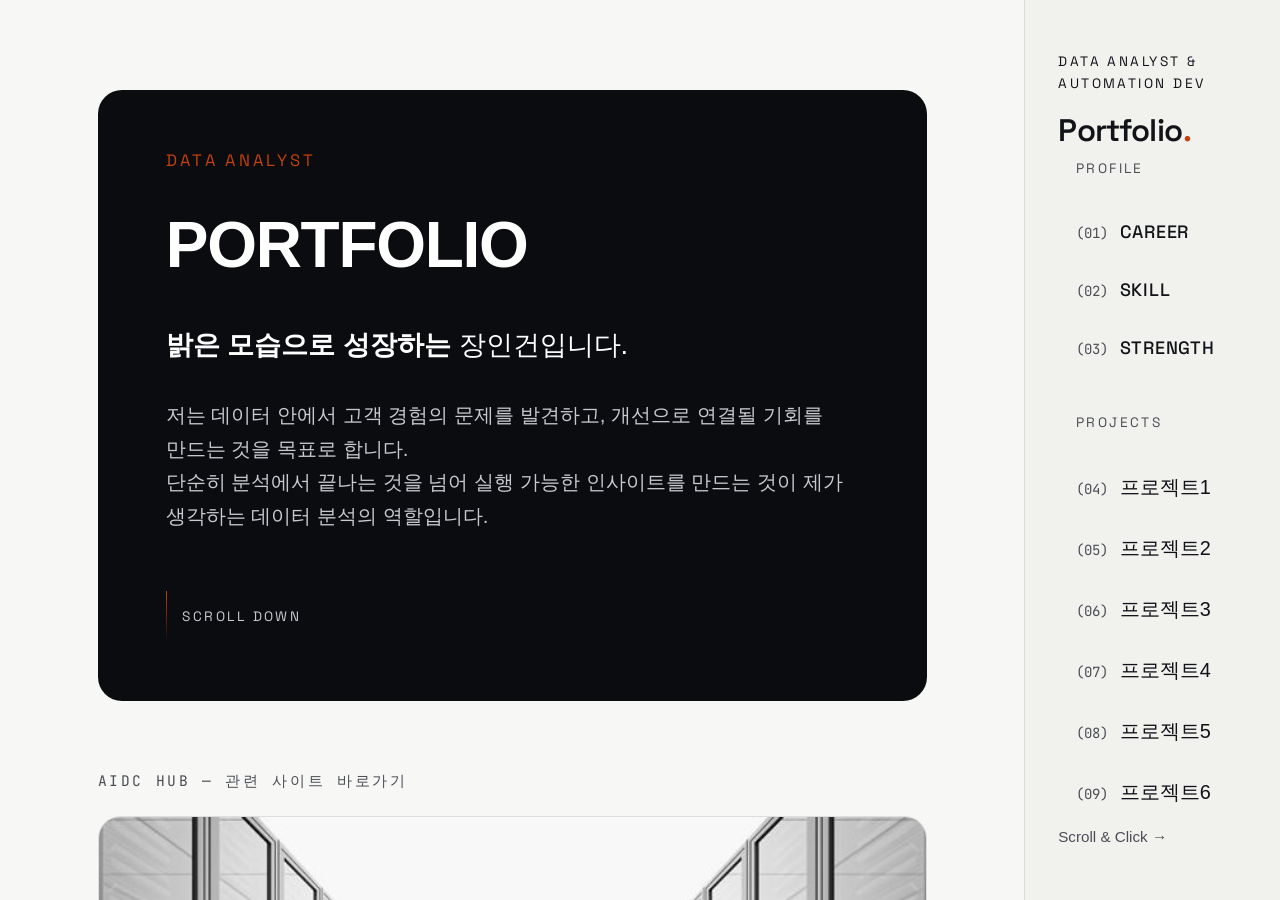
==== commit 7a3c37e6: "Add AIDC hub banner with external site links 홈 화면 히어로 아래에 데이터센터 사진 배너를 추가하고, 소실점 위치의 GLOSSARY / NEWS" ====
--- a/portfolio.html
+++ b/portfolio.html
@@ -383,6 +383,69 @@
   font-size: 0.7rem;
   letter-spacing: 0.18em;
   color: var(--text-dim);
+}
+
+/* ---------- AIDC hub (external links banner) ---------- */
+.aidc-hub {
+  position: relative;
+  width: 100%;
+  aspect-ratio: 650 / 434;
+  container-type: inline-size;
+  overflow: hidden;
+  border-radius: 22px;
+  border: 1px solid var(--border);
+  background: #f6f6f6;
+}
+
+.aidc-hub-img {
+  position: absolute;
+  inset: 0;
+  width: 100%;
+  height: 100%;
+  object-fit: cover;
+  filter: grayscale(1) contrast(1.02);
+  user-select: none;
+  pointer-events: none;
+}
+
+/* 사진의 소실점(복도 끝) 위치에 맞춘 링크 스택 */
+.aidc-hub-links {
+  position: absolute;
+  left: 50%;
+  top: 68%;
+  transform: translateX(-50%);
+  display: flex;
+  flex-direction: column;
+  align-items: center;
+  text-align: center;
+}
+
+.aidc-hub-link {
+  display: block;
+  font-family: var(--font-en), var(--font-kr);
+  font-weight: 700;
+  font-size: clamp(13px, 3.07cqi, 30px);
+  line-height: 1.46;
+  letter-spacing: 0.005em;
+  white-space: nowrap;
+  color: #ff6900;
+  text-decoration: none;
+  transition: color 0.3s var(--ease-soft), transform 0.3s var(--ease-soft);
+}
+
+.aidc-hub-link:hover,
+.aidc-hub-link:focus-visible {
+  color: #d94f00;
+  transform: scale(1.07);
+  text-decoration: underline;
+  text-underline-offset: 0.16em;
+  text-decoration-thickness: 0.06em;
+}
+
+.aidc-hub-link:focus-visible {
+  outline: 2px solid #ff6900;
+  outline-offset: 3px;
+  border-radius: 4px;
 }
 
 /* ---------- Home index grid ---------- */
@@ -1478,6 +1541,17 @@
               <span></span>
               <p>SCROLL DOWN</p>
             </div>
+          </section>
+
+          <p class="home-section-title reveal">AIDC HUB &mdash; 관련 사이트 바로가기</p>
+          <section class="aidc-hub reveal" aria-label="AIDC 관련 사이트 바로가기">
+            <img class="aidc-hub-img" src="images/aidc-hub.jpg" alt="AI 데이터센터 서버랙이 늘어선 통로" width="650" height="434" decoding="async">
+            <nav class="aidc-hub-links" aria-label="AIDC 외부 사이트 링크">
+              <a class="aidc-hub-link" href="https://sunjinfuture2.github.io/AIDC_Infrastructure_Glossary/3d/" target="_blank" rel="noopener noreferrer">GLOSSARY</a>
+              <a class="aidc-hub-link" href="https://sunjinfuture2.github.io/sunjin-aidcnews/" target="_blank" rel="noopener noreferrer">NEWS</a>
+              <a class="aidc-hub-link" href="https://sunjinfuture2.github.io/sunjin-dashboard/AIDC_Revenue-Structure_Simulator_3y_rev14.4.html" target="_blank" rel="noopener noreferrer">SIMULATOR</a>
+              <a class="aidc-hub-link" href="https://app.notion.com/p/AI-AIDC-36de754463d680b8a14ff1c22995be7c" target="_blank" rel="noopener noreferrer">OUR NOTION</a>
+            </nav>
           </section>
 
           <p class="home-section-title reveal">PROFILE &amp; SKILL</p>
